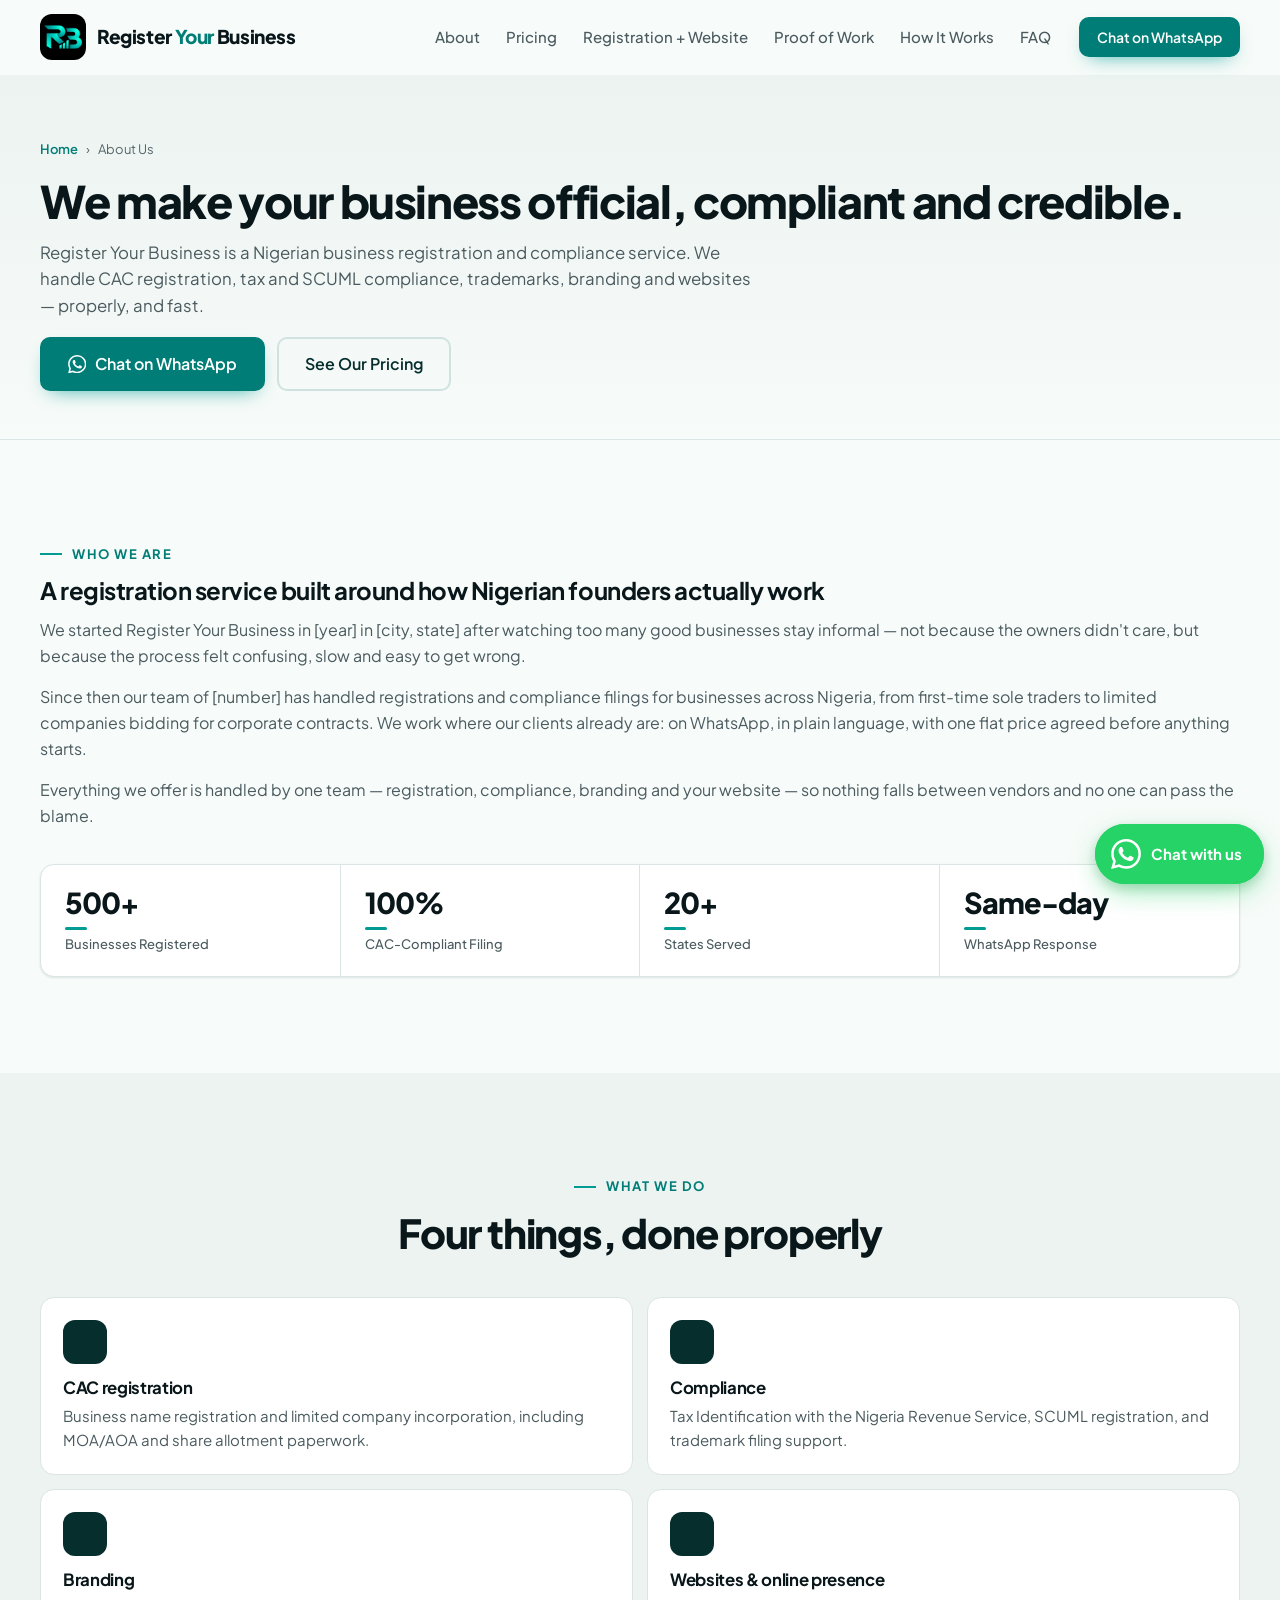
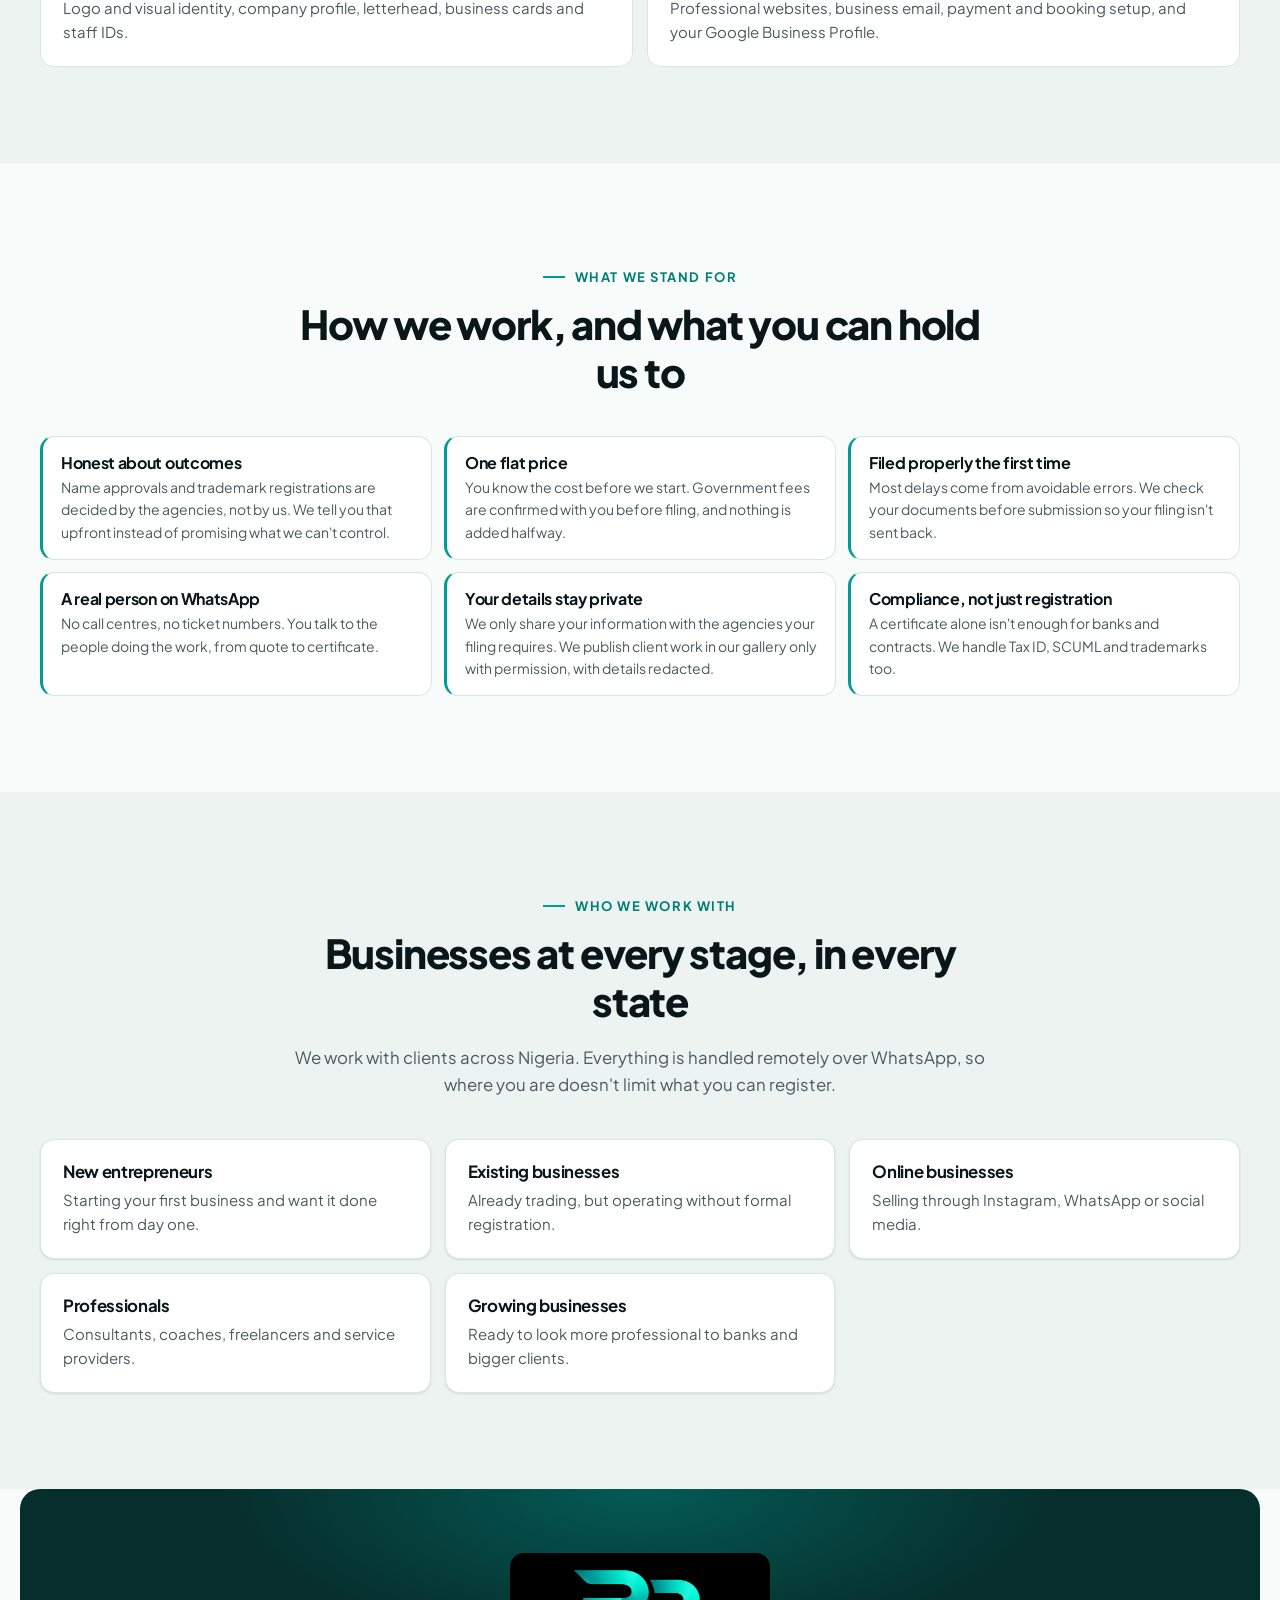
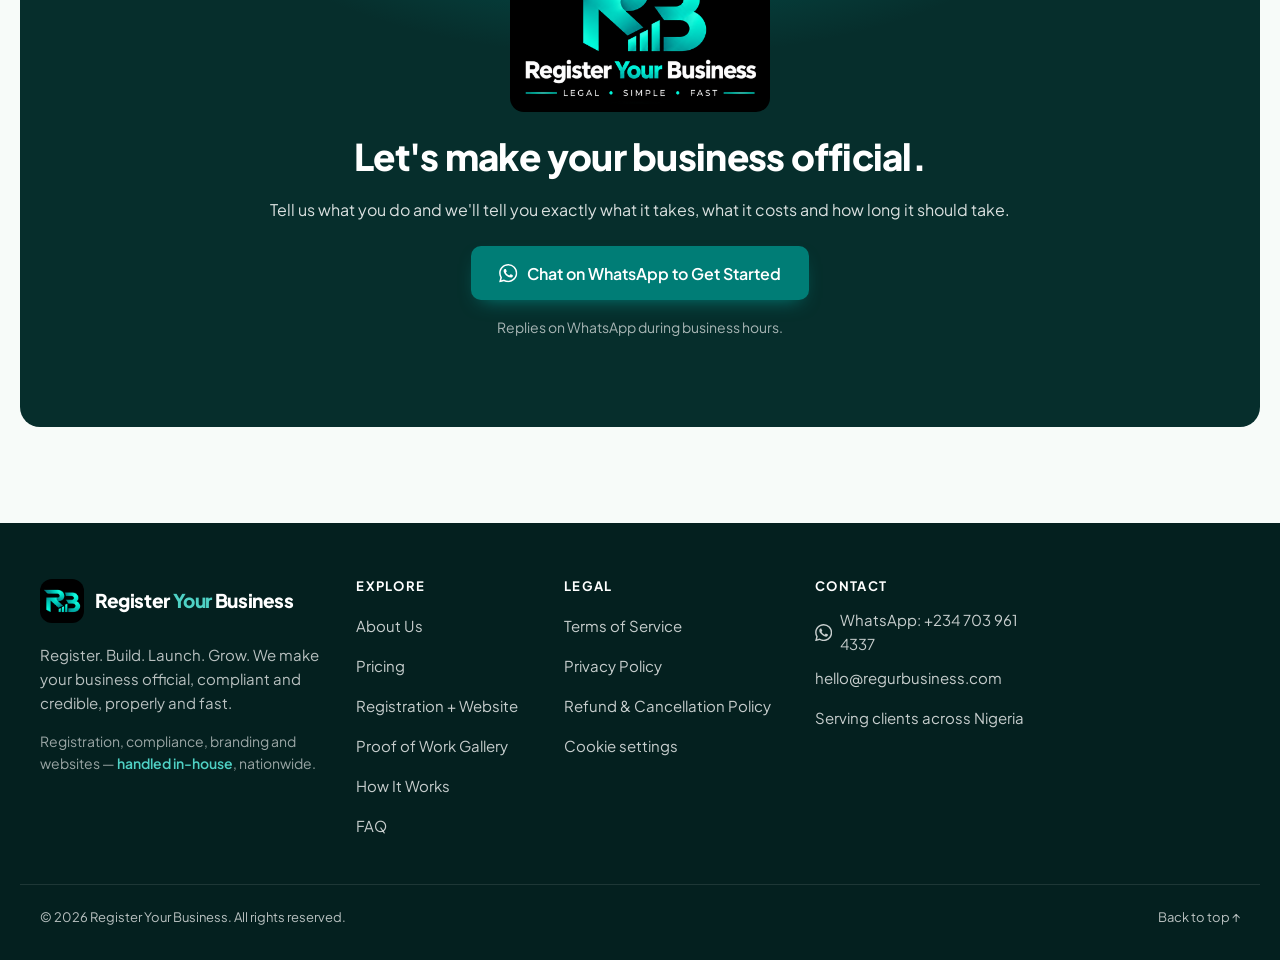
==== about.html @ d47c7287 "Add files via upload" ====
<!DOCTYPE html>
<html lang="en-NG">
<head>
  <meta charset="utf-8">
  <meta name="viewport" content="width=device-width, initial-scale=1, viewport-fit=cover">
  <title>About Us | Register Your Business</title>
  <meta name="description" content="Who we are: a Nigerian business registration and compliance service handling CAC registration, NRS Tax ID, SCUML, trademarks, branding and websites in-house.">
  <meta name="robots" content="index, follow">
  <meta name="theme-color" content="#062E2C">
  <link rel="canonical" href="https://digoracle1.github.io/regurbusiness-website/about.html">
  <meta property="og:type" content="website">
  <meta property="og:site_name" content="Register Your Business">
  <meta property="og:title" content="About Us | Register Your Business">
  <meta property="og:description" content="Who we are, how we work, and what we stand for.">
  <meta property="og:image" content="https://digoracle1.github.io/regurbusiness-website/images/og-image.jpg">
  <link rel="icon" href="images/favicon.png" type="image/png">
  <link rel="apple-touch-icon" href="images/logo-mark.png">
  <link rel="preconnect" href="https://fonts.googleapis.com">
  <link rel="preconnect" href="https://fonts.gstatic.com" crossorigin>
  <link href="https://fonts.googleapis.com/css2?family=Plus+Jakarta+Sans:wght@400;500;600;700;800&display=swap" rel="stylesheet">
  <link rel="stylesheet" href="css/styles.css">
  <script src="js/config.js" defer></script>
  <script src="js/main.js" defer></script>
</head>
<body>
  <a class="skip-link" href="#main">Skip to content</a>

  <header class="site-header" id="top">
    <div class="container header-inner">
      <a href="index.html" class="brand" aria-label="Register Your Business home">
        <img class="brand__logo" src="images/logo-mark.png" alt="" width="512" height="512">
        <span class="brand__text">Register <span>Your</span> Business</span>
      </a>
      <nav class="nav" id="site-nav" aria-label="Main">
        <ul>
          <li><a href="about.html">About</a></li>
          <li><a href="index.html#pricing">Pricing</a></li>
          <li><a href="index.html#bundle">Registration + Website</a></li>
          <li><a href="index.html#proof">Proof of Work</a></li>
          <li><a href="index.html#how-it-works">How It Works</a></li>
          <li><a href="index.html#faq">FAQ</a></li>
        </ul>
        <a class="btn btn--brand btn--sm nav__cta" data-wa="" href="https://wa.me/2347039614337?text=Hi%2C%20I%27d%20like%20to%20register%20my%20business.%20Can%20you%20help%3F">Chat on WhatsApp</a>
      </nav>
      <button class="nav-toggle" type="button" aria-controls="site-nav" aria-expanded="false">
        <span class="sr-only">Open menu</span>
        <span class="nav-toggle__bar" aria-hidden="true"></span>
      </button>
    </div>
  </header>

  <main id="main">
    <section class="legal-hero about-hero">
      <div class="container">
        <p class="legal-crumb"><a href="index.html">Home</a> <span aria-hidden="true">&rsaquo;</span> About Us</p>
        <h1>We make your business official, compliant and credible.</h1>
        <p class="legal-lede">Register Your Business is a Nigerian business registration and compliance service. We handle CAC registration, tax and SCUML compliance, trademarks, branding and websites — properly, and fast.</p>
        <div class="hero__actions">
          <a class="btn btn--brand btn--lg" data-wa="" href="https://wa.me/2347039614337?text=Hi%2C%20I%27d%20like%20to%20register%20my%20business.%20Can%20you%20help%3F">
            <svg class="icon" aria-hidden="true"><use href="#i-whatsapp"/></svg> Chat on WhatsApp
          </a>
          <a class="btn btn--ghost btn--lg" href="index.html#pricing">See Our Pricing</a>
        </div>
      </div>
    </section>

    <section class="section" aria-labelledby="who-we-are-title">
      <div class="container about-grid">
        <div>
          <p class="kicker">Who we are</p>
          <h2 id="who-we-are-title">A registration service built around how Nigerian founders actually work</h2>
          <!-- EDITABLE: replace the bracketed details with your real founding year, base and team size -->
          <p>We started Register Your Business in [year] in [city, state] after watching too many good businesses stay informal — not because the owners didn't care, but because the process felt confusing, slow and easy to get wrong.</p>
          <p>Since then our team of [number] has handled registrations and compliance filings for businesses across Nigeria, from first-time sole traders to limited companies bidding for corporate contracts. We work where our clients already are: on WhatsApp, in plain language, with one flat price agreed before anything starts.</p>
          <p>Everything we offer is handled by one team — registration, compliance, branding and your website — so nothing falls between vendors and no one can pass the blame.</p>
        </div>
        <ul class="trust-bar about-stats" aria-label="Register Your Business at a glance">
          <li><strong>500+</strong><span>Businesses Registered</span><em class="ph-label">placeholder</em></li>
          <li><strong>100%</strong><span>CAC-Compliant Filing</span><em class="ph-label">placeholder</em></li>
          <li><strong>20+</strong><span>States Served</span><em class="ph-label">placeholder</em></li>
          <li><strong>Same-day</strong><span>WhatsApp Response</span><em class="ph-label">placeholder</em></li>
        </ul>
      </div>
    </section>

    <section class="section section--tint" aria-labelledby="what-we-do-title">
      <div class="container">
        <header class="section-head">
          <p class="kicker">What we do</p>
          <h2 id="what-we-do-title">Four things, done properly</h2>
        </header>
        <ul class="why-grid about-services">
          <li class="why-item">
            <span class="why-item__icon" aria-hidden="true"><svg class="icon"><use href="#i-doc"/></svg></span>
            <h3>CAC registration</h3>
            <p>Business name registration and limited company incorporation, including MOA/AOA and share allotment paperwork.</p>
          </li>
          <li class="why-item">
            <span class="why-item__icon" aria-hidden="true"><svg class="icon"><use href="#i-shield"/></svg></span>
            <h3>Compliance</h3>
            <p>Tax Identification with the Nigeria Revenue Service, SCUML registration, and trademark filing support.</p>
          </li>
          <li class="why-item">
            <span class="why-item__icon" aria-hidden="true"><svg class="icon"><use href="#i-tag"/></svg></span>
            <h3>Branding</h3>
            <p>Logo and visual identity, company profile, letterhead, business cards and staff IDs.</p>
          </li>
          <li class="why-item">
            <span class="why-item__icon" aria-hidden="true"><svg class="icon"><use href="#i-globe"/></svg></span>
            <h3>Websites &amp; online presence</h3>
            <p>Professional websites, business email, payment and booking setup, and your Google Business Profile.</p>
          </li>
        </ul>
      </div>
    </section>

    <section class="section" aria-labelledby="values-title">
      <div class="container">
        <header class="section-head">
          <p class="kicker">What we stand for</p>
          <h2 id="values-title">How we work, and what you can hold us to</h2>
        </header>
        <ul class="benefit-grid about-values">
          <li><h3>Honest about outcomes</h3><p>Name approvals and trademark registrations are decided by the agencies, not by us. We tell you that upfront instead of promising what we can't control.</p></li>
          <li><h3>One flat price</h3><p>You know the cost before we start. Government fees are confirmed with you before filing, and nothing is added halfway.</p></li>
          <li><h3>Filed properly the first time</h3><p>Most delays come from avoidable errors. We check your documents before submission so your filing isn't sent back.</p></li>
          <li><h3>A real person on WhatsApp</h3><p>No call centres, no ticket numbers. You talk to the people doing the work, from quote to certificate.</p></li>
          <li><h3>Your details stay private</h3><p>We only share your information with the agencies your filing requires. We publish client work in our gallery only with permission, with details redacted.</p></li>
          <li><h3>Compliance, not just registration</h3><p>A certificate alone isn't enough for banks and contracts. We handle Tax ID, SCUML and trademarks too.</p></li>
        </ul>
      </div>
    </section>

    <section class="section section--tint" aria-labelledby="clients-title">
      <div class="container">
        <header class="section-head">
          <p class="kicker">Who we work with</p>
          <h2 id="clients-title">Businesses at every stage, in every state</h2>
          <p>We work with clients across Nigeria. Everything is handled remotely over WhatsApp, so where you are doesn't limit what you can register.</p>
        </header>
        <ul class="who-grid">
          <li><h3>New entrepreneurs</h3><p>Starting your first business and want it done right from day one.</p></li>
          <li><h3>Existing businesses</h3><p>Already trading, but operating without formal registration.</p></li>
          <li><h3>Online businesses</h3><p>Selling through Instagram, WhatsApp or social media.</p></li>
          <li><h3>Professionals</h3><p>Consultants, coaches, freelancers and service providers.</p></li>
          <li><h3>Growing businesses</h3><p>Ready to look more professional to banks and bigger clients.</p></li>
        </ul>
      </div>
    </section>

    <section class="closing" aria-labelledby="about-cta-title">
      <div class="container closing__inner">
        <img class="closing__logo" src="images/logo-lockup.png" alt="Register Your Business — Legal, Simple, Fast" width="900" height="552" loading="lazy">
        <h2 id="about-cta-title">Let's make your business official.</h2>
        <p>Tell us what you do and we'll tell you exactly what it takes, what it costs and how long it should take.</p>
        <a class="btn btn--brand btn--lg" data-wa="" href="https://wa.me/2347039614337?text=Hi%2C%20I%27d%20like%20to%20register%20my%20business.%20Can%20you%20help%3F">
          <svg class="icon" aria-hidden="true"><use href="#i-whatsapp"/></svg> Chat on WhatsApp to Get Started
        </a>
        <p class="closing__note">Replies on WhatsApp during business hours.</p>
      </div>
    </section>
  </main>

  <footer class="site-footer">
    <div class="container footer-grid">
      <div class="footer-brand">
        <a href="index.html" class="brand brand--light" aria-label="Register Your Business home">
          <img class="brand__logo" src="images/logo-mark.png" alt="" width="512" height="512" loading="lazy">
          <span class="brand__text">Register <span>Your</span> Business</span>
        </a>
        <p>Register. Build. Launch. Grow. We make your business official, compliant and credible, properly and fast.</p>
        <p class="footer-parent">Registration, compliance, branding and websites — <strong>handled in-house</strong>, nationwide.</p>
      </div>
      <div>
        <h2 class="footer-title">Explore</h2>
        <ul class="footer-links">
          <li><a href="about.html">About Us</a></li>
          <li><a href="index.html#pricing">Pricing</a></li>
          <li><a href="index.html#bundle">Registration + Website</a></li>
          <li><a href="index.html#proof">Proof of Work Gallery</a></li>
          <li><a href="index.html#how-it-works">How It Works</a></li>
          <li><a href="index.html#faq">FAQ</a></li>
        </ul>
      </div>
      <div>
        <h2 class="footer-title">Legal</h2>
        <ul class="footer-links">
          <li><a href="terms.html">Terms of Service</a></li>
          <li><a href="privacy.html">Privacy Policy</a></li>
          <li><a href="refund-policy.html">Refund &amp; Cancellation Policy</a></li>
          <li><a href="#" data-cookie-settings>Cookie settings</a></li>
        </ul>
      </div>
      <div>
        <h2 class="footer-title">Contact</h2>
        <ul class="footer-links">
          <li><a data-wa="" href="https://wa.me/2347039614337?text=Hi%2C%20I%27d%20like%20to%20register%20my%20business.%20Can%20you%20help%3F"><svg class="icon" aria-hidden="true"><use href="#i-whatsapp"/></svg> WhatsApp: +234 703 961 4337</a></li>
          <!-- EDITABLE: replace with your business email -->
          <li><a href="mailto:hello@regurbusiness.com">hello@regurbusiness.com</a></li>
          <li><span>Serving clients across Nigeria</span></li>
        </ul>
      </div>
    </div>
    <div class="container footer-bottom">
      <p>© <span data-year>2026</span> Register Your Business. All rights reserved.</p>
      <a href="#top">Back to top ↑</a>
    </div>
  </footer>

  <a class="wa-float" data-wa="" href="https://wa.me/2347039614337?text=Hi%2C%20I%27d%20like%20to%20register%20my%20business.%20Can%20you%20help%3F" aria-label="Chat with us on WhatsApp">
    <svg class="icon" aria-hidden="true"><use href="#i-whatsapp"/></svg>
    <span class="wa-float__label">Chat with us</span>
  </a>

  <svg width="0" height="0" style="position:absolute" aria-hidden="true" focusable="false">
    <symbol id="i-whatsapp" viewBox="0 0 24 24"><path fill="currentColor" d="M17.47 14.38c-.3-.15-1.76-.87-2.03-.97-.27-.1-.47-.15-.67.15-.2.3-.77.97-.94 1.16-.17.2-.35.22-.64.07-.3-.15-1.26-.46-2.39-1.47-.88-.79-1.48-1.76-1.65-2.06-.17-.3-.02-.46.13-.6.13-.14.3-.35.45-.52.15-.18.2-.3.3-.5.1-.2.05-.37-.03-.52-.07-.15-.67-1.61-.91-2.2-.24-.58-.49-.5-.67-.51h-.57c-.2 0-.52.07-.8.37-.27.3-1.04 1.02-1.04 2.48s1.07 2.88 1.21 3.07c.15.2 2.1 3.2 5.08 4.49.71.3 1.26.49 1.7.63.71.22 1.36.19 1.87.12.57-.09 1.76-.72 2-1.41.25-.7.25-1.29.18-1.42-.08-.12-.28-.2-.57-.34M12.05 21.78h-.01a9.87 9.87 0 0 1-5.03-1.38l-.36-.21-3.74.98 1-3.65-.24-.37a9.86 9.86 0 0 1-1.51-5.26c0-5.45 4.44-9.88 9.9-9.88 2.63 0 5.12 1.03 6.98 2.9a9.82 9.82 0 0 1 2.9 6.99c-.01 5.45-4.44 9.88-9.89 9.88m8.41-18.3A11.81 11.81 0 0 0 12.05 0C5.5 0 .16 5.34.16 11.89c0 2.1.55 4.14 1.59 5.95L.06 24l6.3-1.65a11.88 11.88 0 0 0 5.68 1.45h.01c6.55 0 11.89-5.34 11.89-11.9 0-3.18-1.24-6.16-3.48-8.41"/></symbol>
  </svg>
</body>
</html>
---- css/styles.css ----
/* ==========================================================================
   Regurbusiness — styles (mobile-first)
   ========================================================================== */
:root {
  /* Brand palette (adopted from the Register Your Business identity) */
  --brand: #009C94;          /* teal, for icons/highlights/large text */
  --brand-btn: #007D76;      /* button fill: AA contrast with white text */
  --brand-text: #007D76;     /* small teal text on light backgrounds */
  --brand-light: #4FD1C5;    /* teal on dark backgrounds */
  --deep: #062E2C;           /* dark sections & footer */
  --deep-900: #04201F;
  --ink: #09161A;
  --body: #4A5A5E;
  --muted: #57666A;
  --line: #DBE5E5;
  --tint: #ECF3F1;
  --tint-2: #E6F3F1;
  --soft: #D6F2EE;
  --white: #FFFFFF;
  --bg: #F7FBF9;
  --wa: #25D366;

  --radius: 14px;
  --radius-lg: 20px;
  --shadow-sm: 0 1px 2px rgba(6, 46, 44, .06), 0 1px 3px rgba(6, 46, 44, .06);
  --shadow: 0 10px 30px -12px rgba(6, 46, 44, .22);
  --shadow-lg: 0 24px 60px -20px rgba(6, 46, 44, .32);
  --font: "Plus Jakarta Sans", system-ui, -apple-system, "Segoe UI", Roboto, "Helvetica Neue", Arial, sans-serif;
  --header-h: 64px;

  /* legacy aliases kept so older rules keep working */
  --navy: var(--deep);
  --navy-900: var(--deep);
  --navy-950: var(--deep-900);
  --navy-700: #0B4744;
  --navy-50: var(--tint);
  --navy-100: #CFE2E0;
  --gold: var(--brand);
  --gold-text: var(--brand-text);
  --gold-light: var(--brand-light);
  --gold-50: var(--soft);
}

*, *::before, *::after { box-sizing: border-box; }
html { scroll-behavior: smooth; scroll-padding-top: calc(var(--header-h) + 12px); -webkit-text-size-adjust: 100%; }
@media (prefers-reduced-motion: reduce) { html { scroll-behavior: auto; } *, *::before, *::after { animation: none !important; transition: none !important; } }
body { margin: 0; font-family: var(--font); font-size: 16px; line-height: 1.6; color: var(--body); background: var(--bg); -webkit-font-smoothing: antialiased; }
img { max-width: 100%; height: auto; display: block; }
h1, h2, h3, h4 { color: var(--ink); line-height: 1.2; margin: 0 0 .5em; letter-spacing: -.02em; }
p { margin: 0 0 1em; }
a { color: var(--navy); }
ul, ol { margin: 0; padding: 0; }
em { font-style: normal; }
button { font: inherit; }
:focus-visible { outline: 3px solid var(--brand-btn); outline-offset: 3px; border-radius: 6px; }

.icon { width: 1.15em; height: 1.15em; flex: none; }
.sr-only { position: absolute !important; width: 1px; height: 1px; padding: 0; margin: -1px; overflow: hidden; clip: rect(0 0 0 0); white-space: nowrap; border: 0; }
.skip-link { position: absolute; left: 12px; top: -60px; z-index: 200; background: var(--deep); color: #fff; padding: 10px 16px; border-radius: 8px; text-decoration: none; }
.skip-link:focus { top: 12px; }
.container { width: 100%; max-width: 1240px; margin: 0 auto; padding-inline: 20px; }

/* ---------- Placeholder labels (toggle in js/config.js) ---------- */
.ph-label { display: none; }
.show-placeholders .ph-label { display: inline-block; font-size: 10px; font-weight: 600; letter-spacing: .06em; text-transform: uppercase; color: #8A5A00; background: #FFF3CD; border: 1px dashed #D9A400; padding: 1px 6px; border-radius: 4px; margin-top: 6px; }
.show-placeholders .ph-label--block { display: block; width: fit-content; margin: 0 44px 14px 0; }

/* ---------- Buttons ---------- */
.btn { display: inline-flex; align-items: center; justify-content: center; gap: .55em; min-height: 48px; padding: 12px 22px; border-radius: 10px; font-weight: 600; font-size: 15px; line-height: 1.2; text-decoration: none; text-align: center; border: 2px solid transparent; cursor: pointer; transition: background-color .2s, color .2s, border-color .2s, transform .2s, box-shadow .2s; }
.btn:active { transform: translateY(1px); }
.btn--sm { min-height: 40px; padding: 8px 16px; font-size: 14px; }
.btn--lg { min-height: 54px; padding: 14px 26px; font-size: 16px; }
.btn--block { width: 100%; }
.btn--gold, .btn--brand { background: var(--brand-btn); color: #fff; box-shadow: 0 8px 20px -10px rgba(0, 156, 148, .85); }
.btn--gold:hover, .btn--brand:hover { background: #00655F; }
.btn--dark { background: var(--deep); color: #fff; }
.btn--dark:hover { background: #0B4744; }
.btn--navy { background: var(--navy); color: #fff; }
.btn--navy:hover { background: var(--navy-700); }
.btn--outline { background: #fff; color: var(--navy); border-color: var(--navy-100); }
.btn--outline:hover { border-color: var(--navy); background: var(--navy-50); }
.btn--ghost { background: transparent; color: var(--navy); border-color: var(--navy-100); }
.btn--ghost:hover { border-color: var(--navy); }
.btn--ghost-light { background: transparent; color: #fff; border-color: rgba(255,255,255,.35); }
.btn--ghost-light:hover { border-color: var(--brand-light); color: var(--brand-light); }
@media (max-width: 599px) { .btn--block-mobile { width: 100%; } }

/* ---------- Tags / pills ---------- */
.tag { display: inline-block; font-size: 12px; font-weight: 700; letter-spacing: .04em; text-transform: uppercase; padding: 5px 10px; border-radius: 999px; }
.tag--gold, .tag--brand { background: var(--brand-btn); color: #fff; }
.tag--muted { background: var(--navy-50); color: var(--navy); }
.tag--gold-outline, .tag--brand-outline { color: var(--brand-light); border: 1px solid rgba(79, 209, 197, .45); }
.pill { font-size: 12px; font-weight: 600; padding: 4px 10px; border-radius: 999px; }
.pill--gold, .pill--brand { background: var(--soft); color: #024E4A; }

/* ---------- Header ---------- */
.site-header { position: sticky; top: 0; z-index: 100; background: rgba(247,251,249,.92); backdrop-filter: saturate(1.4) blur(10px); -webkit-backdrop-filter: saturate(1.4) blur(10px); border-bottom: 1px solid transparent; transition: border-color .2s, box-shadow .2s; }
.site-header.is-scrolled { border-color: var(--line); box-shadow: var(--shadow-sm); }
.header-inner { display: flex; align-items: center; justify-content: space-between; height: var(--header-h); }
.brand { display: inline-flex; align-items: center; gap: 11px; text-decoration: none; color: var(--ink); font-weight: 800; font-size: 17px; letter-spacing: -.02em; }
.brand__logo { width: 40px; height: 40px; border-radius: 10px; background: #000; flex: none; }
.brand__text { line-height: 1.15; max-width: 9ch; }
.brand__text span { color: var(--brand-text); }
.brand--light { color: #fff; }
.brand--light .brand__text span { color: var(--brand-light); }
@media (min-width: 420px) { .brand__text { max-width: none; } }
@media (min-width: 960px) { .brand { font-size: 19px; } .brand__logo { width: 46px; height: 46px; border-radius: 12px; } }

.nav-toggle { display: inline-grid; place-items: center; width: 44px; height: 44px; border: 1px solid var(--line); border-radius: 10px; background: #fff; cursor: pointer; }
.nav-toggle__bar, .nav-toggle__bar::before, .nav-toggle__bar::after { display: block; width: 20px; height: 2px; background: var(--navy); border-radius: 2px; position: relative; transition: transform .2s, background-color .2s; }
.nav-toggle__bar::before, .nav-toggle__bar::after { content: ""; position: absolute; left: 0; }
.nav-toggle__bar::before { top: -6px; }
.nav-toggle__bar::after { top: 6px; }
.nav-toggle[aria-expanded="true"] .nav-toggle__bar { background: transparent; }
.nav-toggle[aria-expanded="true"] .nav-toggle__bar::before { transform: translateY(6px) rotate(45deg); }
.nav-toggle[aria-expanded="true"] .nav-toggle__bar::after { transform: translateY(-6px) rotate(-45deg); }

.nav { position: absolute; top: var(--header-h); left: 0; right: 0; background: #fff; border-bottom: 1px solid var(--line); box-shadow: var(--shadow); padding: 8px 20px 20px; display: none; }
.nav.is-open { display: block; }
.nav ul { list-style: none; }
.nav li a { display: block; padding: 13px 4px; color: var(--ink); font-weight: 500; text-decoration: none; border-bottom: 1px solid var(--line); }
.nav__cta { width: 100%; margin-top: 16px; }

@media (min-width: 960px) {
  :root { --header-h: 74px; }
  .nav-toggle { display: none; }
  .nav { position: static; display: flex !important; align-items: center; gap: 28px; padding: 0; border: 0; box-shadow: none; background: transparent; }
  .nav ul { display: flex; gap: 26px; }
  .nav li a { padding: 6px 0; border: 0; font-size: 15px; color: var(--body); }
  .nav li a:hover { color: var(--navy); }
  .nav__cta { width: auto; margin: 0; }
}

/* ---------- Hero ---------- */
.hero { position: relative; padding: 40px 0 28px; background:
  radial-gradient(1000px 420px at 85% -10%, rgba(0,156,148,.12), transparent 60%),
  linear-gradient(180deg, var(--tint) 0%, var(--bg) 100%); overflow: hidden; }
.hero__grid { display: grid; gap: 40px; align-items: center; }
.eyebrow { display: inline-flex; align-items: center; gap: 8px; font-size: 13px; font-weight: 600; color: var(--navy); background: #fff; border: 1px solid var(--line); padding: 6px 12px; border-radius: 999px; margin-bottom: 20px; }
.eyebrow__dot { width: 8px; height: 8px; border-radius: 50%; background: var(--brand); box-shadow: 0 0 0 4px rgba(0,156,148,.18); }
.hero h1 { font-size: clamp(2rem, 7.4vw, 3.5rem); font-weight: 800; letter-spacing: -.035em; margin-bottom: 18px; }
.hero h1 em { color: var(--brand-text); background: linear-gradient(transparent 62%, rgba(0,156,148,.22) 62%); padding: 0 .06em; }
.hero__lede { font-size: clamp(1.02rem, 2.6vw, 1.2rem); max-width: 40ch; color: var(--body); margin-bottom: 28px; }
.hero__actions { display: flex; flex-direction: column; gap: 12px; }
.hero__assurances { list-style: none; display: flex; flex-wrap: wrap; gap: 8px 18px; margin-top: 22px; font-size: 14px; font-weight: 500; color: var(--ink); }
.hero__assurances li { display: inline-flex; align-items: center; gap: 6px; }
.hero__assurances .icon { color: var(--brand); }
@media (min-width: 560px) { .hero__actions { flex-direction: row; flex-wrap: wrap; } }
@media (min-width: 960px) {
  .hero { padding: 72px 0 40px; }
  .hero__grid { grid-template-columns: 1.15fr .85fr; gap: 56px; }
}

.hero__card { display: none; }
@media (min-width: 960px) { .hero__card { display: block; } }
.launch-card { background: #fff; border: 1px solid var(--line); border-radius: var(--radius-lg); box-shadow: var(--shadow-lg); padding: 26px; position: relative; }
.launch-card::before { content: ""; position: absolute; inset: 14px -14px -14px 14px; border-radius: var(--radius-lg); background: var(--deep); z-index: -1; opacity: .9; }
.launch-card__head { display: flex; gap: 14px; align-items: center; padding-bottom: 18px; border-bottom: 1px solid var(--line); }
.launch-card__seal { display: grid; place-items: center; width: 46px; height: 46px; border-radius: 12px; background: var(--soft); color: var(--brand-text); }
.launch-card__seal .icon { width: 24px; height: 24px; }
.launch-card__title { margin: 0; font-weight: 700; color: var(--ink); }
.launch-card__sub { margin: 0; font-size: 13px; color: var(--muted); }
.launch-steps { list-style: none; padding: 18px 0; display: grid; gap: 14px; }
.launch-steps li { display: flex; align-items: center; gap: 12px; font-size: 15px; color: var(--muted); }
.launch-steps li span { width: 22px; height: 22px; border-radius: 50%; border: 2px solid var(--line); flex: none; position: relative; }
.launch-steps li.is-done { color: var(--ink); }
.launch-steps li.is-done span { background: var(--brand-btn); border-color: var(--brand-btn); }
.launch-steps li.is-done span::after { content: ""; position: absolute; left: 6px; top: 2px; width: 5px; height: 10px; border: solid #fff; border-width: 0 2px 2px 0; transform: rotate(45deg); }
.launch-steps li.is-active { color: var(--ink); font-weight: 600; }
.launch-steps li.is-active span { border-color: var(--brand); box-shadow: 0 0 0 4px rgba(0,156,148,.15); }
.launch-steps li.is-active span::after { content: ""; position: absolute; inset: 4px; border-radius: 50%; background: var(--brand); }
.launch-card__foot { display: flex; justify-content: space-between; align-items: center; gap: 10px; padding-top: 16px; border-top: 1px solid var(--line); }
.launch-card__chat { display: inline-flex; align-items: center; gap: 6px; font-size: 13px; color: var(--muted); }
.launch-card__chat .icon { color: #1DA851; }

/* Trust bar */
.trust-bar { list-style: none; margin-top: 36px; display: grid; grid-template-columns: repeat(2, 1fr); background: #fff; border: 1px solid var(--line); border-radius: var(--radius); box-shadow: var(--shadow-sm); overflow: hidden; }
.trust-bar li { display: flex; flex-direction: column; align-items: flex-start; padding: 16px 18px; border-right: 1px solid var(--line); border-bottom: 1px solid var(--line); }
.trust-bar li:nth-child(2n) { border-right: 0; }
.trust-bar li:nth-child(n+3) { border-bottom: 0; }
.trust-bar strong { font-size: clamp(1.35rem, 5vw, 1.8rem); font-weight: 800; color: var(--ink); letter-spacing: -.03em; line-height: 1.1; }
.trust-bar strong::after { content: ""; display: block; width: 22px; height: 3px; border-radius: 2px; background: var(--brand); margin: 8px 0 6px; }
.trust-bar span { font-size: 13px; line-height: 1.35; color: var(--body); font-weight: 500; }
@media (min-width: 760px) {
  .trust-bar { grid-template-columns: repeat(4, 1fr); }
  .trust-bar li { border-bottom: 0; padding: 22px 24px; }
  .trust-bar li:nth-child(2n) { border-right: 1px solid var(--line); }
  .trust-bar li:last-child { border-right: 0; }
}

/* ---------- Sections ---------- */
.section { padding: 64px 0; }
.section--tint { background: var(--tint); }
@media (min-width: 960px) { .section { padding: 96px 0; } }
.section-head { text-align: center; max-width: 720px; margin: 0 auto 40px; }
.section-head--left { text-align: left; margin: 0; }
.section-head h2 { font-size: clamp(1.65rem, 4.6vw, 2.5rem); font-weight: 800; letter-spacing: -.03em; }
.section-head p { font-size: 1.05rem; }
.kicker { display: inline-flex; align-items: center; gap: 10px; font-size: 13px !important; font-weight: 700; letter-spacing: .12em; text-transform: uppercase; color: var(--gold-text); margin-bottom: 12px !important; }
.kicker::before { content: ""; width: 22px; height: 2px; background: var(--brand); }
.kicker--center { justify-content: center; }

/* Checklists */
.checklist { list-style: none; display: grid; gap: 10px; }
.checklist li { position: relative; padding-left: 30px; font-size: 15px; line-height: 1.45; color: var(--ink); }
.checklist li::before { content: ""; position: absolute; left: 0; top: 1px; width: 20px; height: 20px; border-radius: 50%; background: var(--soft); }
.checklist li::after { content: ""; position: absolute; left: 7px; top: 5px; width: 5px; height: 9px; border: solid var(--brand-text); border-width: 0 2px 2px 0; transform: rotate(45deg); }
.checklist--light li { color: rgba(255,255,255,.9); }
.checklist--light li::before { background: rgba(79,209,197,.18); }
.checklist--light li::after { border-color: var(--brand-light); }

/* ---------- Pricing ---------- */
.pricing-grid { display: grid; gap: 18px; }
@media (min-width: 680px) { .pricing-grid { grid-template-columns: repeat(2, 1fr); } }
@media (min-width: 1200px) { .pricing-grid { grid-template-columns: repeat(4, 1fr); } }
.price-card { position: relative; display: flex; flex-direction: column; background: #fff; border: 1px solid var(--line); border-radius: var(--radius-lg); padding: 26px 22px 22px; box-shadow: var(--shadow-sm); transition: box-shadow .2s, transform .2s; }
.price-card:hover { box-shadow: var(--shadow); }
.price-card .tag { align-self: flex-start; margin-bottom: 12px; }
.price-card__name { font-size: 1.2rem; font-weight: 700; margin-bottom: 6px; }
.price-card__for { font-size: 14px; color: var(--muted); margin-bottom: 18px; min-height: 2.9em; }
.price { margin: 0 0 20px; padding-bottom: 20px; border-bottom: 1px solid var(--line); }
.price__amount { font-size: 2rem; font-weight: 800; color: var(--ink); letter-spacing: -.03em; line-height: 1.1; }
.price__dash { margin: 0 .1em; color: var(--muted); font-weight: 600; }
.price-card .checklist { margin-bottom: 24px; flex: 1; }
.price-card--popular { border: 2px solid var(--brand); box-shadow: var(--shadow); background: linear-gradient(180deg, var(--soft) 0, #fff 150px); }
.price-card--popular .price__amount { font-size: 1.6rem; }
@media (min-width: 1200px) { .price-card { padding-inline: 20px; } .price-card .btn { font-size: 14px; padding-inline: 8px; gap: .4em; white-space: nowrap; } .price-card--popular { transform: translateY(-8px); } .price-card--popular:hover { transform: translateY(-10px); } .price-card--popular .price__amount { font-size: 1.45rem; } }

.ultimate-card { display: grid; gap: 28px; background: var(--deep); background-image: radial-gradient(700px 300px at 0% 0%, rgba(0,156,148,.3), transparent 60%); color: rgba(255,255,255,.85); border-radius: var(--radius-lg); padding: 30px 22px; box-shadow: var(--shadow-lg); }
.ultimate-card h4 { color: #fff; font-size: clamp(1.3rem, 3.6vw, 1.7rem); font-weight: 800; margin: 14px 0 10px; }
.ultimate-card h5 { color: var(--brand-light); font-size: 13px; letter-spacing: .08em; text-transform: uppercase; margin-bottom: 14px; }
.price--light { border-color: rgba(255,255,255,.14); }
.price--light .price__amount { color: #fff; }
.ultimate-card .price { border: 0; padding: 0; margin: 18px 0 22px; }
.ultimate-card__features { display: grid; gap: 24px; }
@media (min-width: 680px) { .ultimate-card__features { grid-template-columns: repeat(3, 1fr); } }
@media (min-width: 1000px) { .ultimate-card { grid-template-columns: .9fr 1.6fr; padding: 40px; gap: 48px; align-items: center; } }

/* ---------- Bundle (flagship) ---------- */
.bundle { position: relative; background: var(--deep); color: rgba(255,255,255,.82); overflow: hidden; }
.bundle::before { content: ""; position: absolute; inset: 0; background:
  radial-gradient(600px 320px at 100% 0%, rgba(0,156,148,.35), transparent 60%),
  radial-gradient(500px 300px at 0% 100%, rgba(255,255,255,.06), transparent 60%);
  pointer-events: none; }
.bundle::after { content: ""; position: absolute; left: 0; right: 0; top: 0; height: 4px; background: linear-gradient(90deg, transparent, var(--brand-light), transparent); }
.bundle .container { position: relative; }
.bundle__head { max-width: 780px; margin: 0 auto 40px; text-align: center; }
.bundle__head h2 { color: #fff; font-size: clamp(1.65rem, 4.8vw, 2.6rem); font-weight: 800; letter-spacing: -.03em; margin: 18px 0 16px; }
.bundle__head h2 em { color: var(--brand-light); }
.bundle__head p { font-size: 1.05rem; }
.bundle__head strong { color: #fff; }
.bundle__grid { display: grid; gap: 18px; max-width: 900px; margin: 0 auto; }
@media (min-width: 760px) { .bundle__grid { grid-template-columns: 1fr 1fr; gap: 24px; } }
.bundle-card { display: flex; flex-direction: column; background: rgba(255,255,255,.06); border: 1px solid rgba(255,255,255,.14); border-radius: var(--radius-lg); padding: 28px 24px 24px; }
.bundle-card--featured { background: rgba(255,255,255,.1); border: 2px solid var(--brand-light); }
.bundle-card__label { font-size: 12px; letter-spacing: .1em; text-transform: uppercase; color: var(--brand-light); font-weight: 700; margin-bottom: 8px; }
.bundle-card h3 { color: #fff; font-size: 1.3rem; font-weight: 700; }
.bundle-card .price { margin: 12px 0 20px; }
.bundle-card .price__amount { font-size: 2.4rem; }
.bundle-card .checklist { flex: 1; margin-bottom: 24px; }
.bundle__cta { display: flex; flex-direction: column; align-items: center; gap: 14px; text-align: center; margin-top: 36px; }
.bundle__cta p { margin: 0; }

/* ---------- Gallery ---------- */
.gallery-tabs { display: flex; gap: 8px; overflow-x: auto; scrollbar-width: none; padding: 4px 2px 12px; margin: 0 -20px 16px; padding-inline: 20px; scroll-snap-type: x proximity; }
.gallery-tabs::-webkit-scrollbar { display: none; }
@media (min-width: 900px) { .gallery-tabs { flex-wrap: wrap; justify-content: center; overflow: visible; margin-inline: 0; padding-inline: 0; } }
.gallery-tab { flex: none; scroll-snap-align: start; min-height: 42px; padding: 9px 16px; border-radius: 999px; border: 1px solid var(--navy-100); background: #fff; color: var(--ink); font-size: 14px; font-weight: 600; cursor: pointer; white-space: nowrap; transition: background-color .2s, color .2s, border-color .2s; }
.gallery-tab:hover { border-color: var(--navy); }
.gallery-tab[aria-pressed="true"] { background: var(--deep); color: #fff; border-color: var(--deep); }

.gallery-grid { list-style: none; display: grid; grid-template-columns: repeat(2, 1fr); gap: 12px; }
@media (min-width: 680px) { .gallery-grid { grid-template-columns: repeat(3, 1fr); gap: 18px; } }
@media (min-width: 1040px) { .gallery-grid { grid-template-columns: repeat(4, 1fr); } }
.g-item { margin: 0; }
.g-item__btn { display: block; width: 100%; padding: 0; border: 1px solid var(--line); border-radius: var(--radius); background: #fff; cursor: zoom-in; text-align: left; overflow: hidden; box-shadow: var(--shadow-sm); transition: box-shadow .2s, transform .2s; }
.g-item__btn:hover { box-shadow: var(--shadow); transform: translateY(-2px); }
.g-item__frame { display: block; position: relative; aspect-ratio: 3 / 4; background: var(--navy-50); overflow: hidden; }
.g-item--websites .g-item__frame { aspect-ratio: 4 / 3; }
@media (min-width: 680px) { .g-item__frame, .g-item--websites .g-item__frame { aspect-ratio: 4 / 5; } }
.g-item__frame img { width: 100%; height: 100%; object-fit: cover; object-position: top; transition: transform .35s; }
.g-item__btn:hover img { transform: scale(1.04); }
.g-item__zoom { position: absolute; right: 8px; bottom: 8px; display: grid; place-items: center; width: 32px; height: 32px; border-radius: 50%; background: rgba(13,27,56,.78); color: #fff; opacity: 0; transition: opacity .2s; }
.g-item__btn:hover .g-item__zoom, .g-item__btn:focus-visible .g-item__zoom { opacity: 1; }
.g-item__meta { display: block; padding: 10px 12px 12px; }
.g-item__cat { display: block; font-size: 11px; font-weight: 700; letter-spacing: .06em; text-transform: uppercase; color: var(--brand-text); margin-bottom: 2px; }
.g-item__caption { display: block; font-size: 13px; line-height: 1.35; color: var(--ink); font-weight: 500; }

/* Upload-slot placeholder */
.slot { position: absolute; inset: 10px; display: flex; flex-direction: column; align-items: center; justify-content: center; gap: 8px; text-align: center; border: 2px dashed #C5CEDD; border-radius: 10px; color: var(--muted); padding: 10px; background: repeating-linear-gradient(-45deg, transparent 0 10px, rgba(31,56,100,.025) 10px 20px); }
.slot__icon { width: 44px; height: 44px; display: grid; place-items: center; border-radius: 12px; background: #fff; color: var(--navy); box-shadow: var(--shadow-sm); }
.slot__icon .icon { width: 24px; height: 24px; }
.slot__title { font-size: 11px; font-weight: 700; letter-spacing: .08em; text-transform: uppercase; color: var(--deep); }
.slot__hint { display: inline-flex; align-items: center; gap: 4px; font-size: 11px; line-height: 1.3; }
.slot__hint .icon { width: 12px; height: 12px; }
.gallery-empty { grid-column: 1 / -1; text-align: center; padding: 30px; color: var(--muted); }
.noscript-note { text-align: center; }

.inline-cta { margin-top: 40px; display: flex; flex-direction: column; align-items: center; gap: 14px; text-align: center; background: #fff; border: 1px solid var(--line); border-radius: var(--radius-lg); padding: 26px 22px; }
.inline-cta p { margin: 0; font-size: 1.15rem; font-weight: 700; color: var(--ink); }
.inline-cta--plain { background: transparent; border: 0; padding: 0; }
@media (min-width: 760px) { .inline-cta { flex-direction: row; justify-content: space-between; padding: 26px 32px; text-align: left; } .inline-cta--plain { justify-content: center; gap: 22px; } }

/* Lightbox */
.lightbox { width: min(100% - 24px, 920px); max-height: calc(100dvh - 24px); padding: 0; border: 0; border-radius: var(--radius-lg); background: #fff; box-shadow: var(--shadow-lg); overflow: hidden; }
.lightbox::backdrop { background: rgba(13,27,56,.82); backdrop-filter: blur(3px); }
.lightbox__inner { position: relative; display: flex; flex-direction: column; max-height: calc(100dvh - 24px); }
.lightbox__close { position: absolute; top: 10px; right: 10px; z-index: 2; display: grid; place-items: center; width: 44px; height: 44px; border-radius: 50%; border: 0; background: rgba(13,27,56,.8); color: #fff; cursor: pointer; }
.lightbox__figure { margin: 0; display: flex; flex-direction: column; min-height: 0; }
.lightbox__media { position: relative; background: var(--navy-50); display: grid; place-items: center; min-height: 300px; max-height: calc(100dvh - 160px); overflow: auto; }
.lightbox__media img { max-height: calc(100dvh - 160px); width: auto; object-fit: contain; }
.lightbox__media .slot { position: relative; inset: auto; width: calc(100% - 32px); min-height: 50vh; margin: 16px; }
.lightbox__caption { padding: 14px 20px 4px; font-size: 15px; color: var(--ink); font-weight: 500; }
.lightbox__caption small { display: block; font-size: 12px; color: var(--brand-text); font-weight: 700; letter-spacing: .06em; text-transform: uppercase; }
.lightbox__nav { display: flex; align-items: center; justify-content: space-between; padding: 8px 14px 14px; }
.lightbox__btn { display: grid; place-items: center; width: 44px; height: 44px; border-radius: 50%; border: 1px solid var(--line); background: #fff; color: var(--navy); cursor: pointer; }
.lightbox__btn:hover { border-color: var(--navy); }
.lightbox__count { font-size: 13px; color: var(--muted); }

/* ---------- How it works ---------- */
.steps { list-style: none; display: grid; gap: 0; position: relative; max-width: 560px; margin: 0 auto; }
.step { position: relative; display: flex; gap: 18px; padding-bottom: 28px; }
.step:not(:last-child)::before { content: ""; position: absolute; left: 23px; top: 50px; bottom: 4px; width: 2px; background: linear-gradient(var(--brand), var(--line)); }
.step__num { flex: none; display: grid; place-items: center; width: 48px; height: 48px; border-radius: 50%; background: var(--deep); color: #fff; font-weight: 800; font-size: 18px; box-shadow: 0 0 0 6px var(--tint); }
.step:last-child .step__num { background: var(--brand-btn); color: #fff; }
.step h3 { font-size: 1.1rem; margin: 10px 0 4px; }
.step p { margin: 0; font-size: 15px; }
@media (min-width: 960px) {
  .steps { max-width: none; grid-template-columns: repeat(5, 1fr); gap: 20px; }
  .step { flex-direction: column; gap: 10px; padding: 0; text-align: left; }
  .step:not(:last-child)::before { left: 60px; right: -12px; top: 23px; bottom: auto; width: auto; height: 2px; background: linear-gradient(90deg, var(--brand), var(--line)); }
}

/* ---------- Why ---------- */
.why { display: grid; gap: 36px; }
.why .section-head .btn { margin-top: 8px; }
.why-grid { list-style: none; display: grid; gap: 14px; }
@media (min-width: 640px) { .why-grid { grid-template-columns: 1fr 1fr; } }
@media (min-width: 1000px) { .why { grid-template-columns: .8fr 1.4fr; gap: 56px; align-items: start; } .why .section-head { position: sticky; top: 110px; } }
.why-item { background: #fff; border: 1px solid var(--line); border-radius: var(--radius); padding: 22px; }

.why-item__icon { display: grid; place-items: center; width: 44px; height: 44px; border-radius: 12px; background: var(--deep); color: var(--brand-light); margin-bottom: 14px; }
.why-item__icon .icon { width: 22px; height: 22px; }
.why-item h3 { font-size: 1.05rem; margin-bottom: 6px; }
.why-item p { margin: 0; font-size: 15px; }

/* ---------- Testimonials ---------- */
.testimonials { list-style: none; display: grid; gap: 18px; }
@media (min-width: 860px) { .testimonials { grid-template-columns: repeat(3, 1fr); } }
.testimonial { display: flex; flex-direction: column; background: #fff; border: 1px solid var(--line); border-radius: var(--radius-lg); padding: 26px 24px; box-shadow: var(--shadow-sm); position: relative; }
.testimonial::before { content: "\201C"; position: absolute; top: 8px; right: 20px; font-size: 72px; line-height: 1; color: var(--brand); opacity: .3; font-family: Georgia, serif; }
.testimonial blockquote { margin: 0 0 20px; flex: 1; }
.testimonial blockquote p { margin: 0; color: var(--ink); font-size: 16px; }
.testimonial__by { margin: 0; padding-top: 16px; border-top: 1px solid var(--line); display: flex; flex-direction: column; }
.testimonial__by strong { color: var(--ink); }
.testimonial__by span { font-size: 13px; color: var(--muted); }

/* ---------- FAQ ---------- */
.faq-wrap { max-width: 820px; }
.faq { display: grid; gap: 12px; }
.faq details { background: #fff; border: 1px solid var(--line); border-radius: var(--radius); overflow: hidden; }
.faq details[open] { border-color: var(--navy-100); box-shadow: var(--shadow-sm); }
.faq summary { list-style: none; cursor: pointer; display: flex; justify-content: space-between; align-items: center; gap: 16px; padding: 18px 20px; font-weight: 600; color: var(--ink); font-size: 16px; }
.faq summary::-webkit-details-marker { display: none; }
.faq summary::after { content: ""; flex: none; width: 28px; height: 28px; border-radius: 50%; background: var(--navy-50) no-repeat center / 14px url("data:image/svg+xml,%3Csvg xmlns='http://www.w3.org/2000/svg' viewBox='0 0 24 24'%3E%3Cpath fill='none' stroke='%23007D76' stroke-width='3' stroke-linecap='round' d='M12 5v14M5 12h14'/%3E%3C/svg%3E"); transition: transform .2s; }
.faq details[open] summary::after { transform: rotate(45deg); background-color: var(--soft); }
.faq__body { padding: 0 20px 18px; }
.faq__body p:last-child { margin: 0; }
.faq-wrap .inline-cta { margin-top: 32px; }

/* ---------- Closing band ---------- */
.closing { background: var(--bg); padding: 0 0 64px; }
.closing__inner { background: var(--deep); background-image: radial-gradient(600px 240px at 50% 0%, rgba(0,156,148,.4), transparent 70%); border-radius: var(--radius-lg); padding: 44px 24px; text-align: center; color: rgba(255,255,255,.85); }
.closing h2 { color: #fff; font-size: clamp(1.6rem, 4.5vw, 2.3rem); font-weight: 800; }
.closing p { margin-bottom: 24px; }
@media (max-width: 559px) { .closing .btn { width: 100%; } .closing .container { padding-inline: 16px; } }
@media (min-width: 960px) { .closing { padding-bottom: 96px; } .closing__inner { padding: 64px 40px; } }

/* ---------- Footer ---------- */
.site-footer { background: var(--deep-900); color: rgba(255,255,255,.72); padding: 56px 0 96px; font-size: 15px; }
.footer-grid { display: grid; gap: 34px; }
@media (min-width: 700px) { .footer-grid { grid-template-columns: 1.4fr 1fr 1.2fr .8fr; } }
.footer-brand p { margin-top: 14px; max-width: 34ch; }
.footer-parent { font-size: 14px; color: rgba(255,255,255,.6); }
.footer-parent strong { color: var(--brand-light); font-weight: 600; }
.footer-title { color: #fff; font-size: 13px; letter-spacing: .1em; text-transform: uppercase; margin-bottom: 14px; }
.footer-links { list-style: none; display: grid; gap: 4px; }
.footer-links a, .footer-links span { display: inline-flex; align-items: center; gap: 8px; min-height: 36px; color: rgba(255,255,255,.78); text-decoration: none; }
.footer-links a:hover { color: var(--brand-light); }
.socials { list-style: none; display: flex; gap: 10px; }
.socials a { display: grid; place-items: center; width: 44px; height: 44px; border-radius: 50%; border: 1px solid rgba(255,255,255,.2); color: #fff; transition: border-color .2s, color .2s; }
.socials a:hover { border-color: var(--brand-light); color: var(--brand-light); }
.footer-bottom { display: flex; flex-direction: column; gap: 8px; margin-top: 40px; padding-top: 22px; border-top: 1px solid rgba(255,255,255,.1); font-size: 13px; }
.footer-bottom p { margin: 0; }
.footer-bottom a { color: rgba(255,255,255,.72); text-decoration: none; }
@media (min-width: 700px) { .footer-bottom { flex-direction: row; justify-content: space-between; } .site-footer { padding-bottom: 32px; } }

/* ---------- Floating WhatsApp ---------- */
.wa-float { position: fixed; right: max(16px, env(safe-area-inset-right)); bottom: max(16px, env(safe-area-inset-bottom)); z-index: 150; display: inline-flex; align-items: center; gap: 10px; height: 60px; min-width: 60px; padding: 0 18px; justify-content: center; border-radius: 999px; background: var(--wa); color: #fff; text-decoration: none; font-weight: 700; box-shadow: 0 10px 28px -6px rgba(37,211,102,.6), 0 4px 12px rgba(0,0,0,.15); transition: transform .2s, box-shadow .2s; }
.wa-float .icon { width: 30px; height: 30px; }
.wa-float:hover { transform: translateY(-2px) scale(1.03); }
.wa-float::before { content: ""; position: absolute; inset: 0; border-radius: inherit; border: 2px solid var(--wa); animation: wa-pulse 2.4s ease-out infinite; }
.wa-float__label { display: none; font-size: 15px; }
@media (min-width: 760px) { .wa-float__label { display: inline; } .wa-float { padding: 0 22px 0 16px; } }
@media (max-width: 759px) { .wa-float { padding: 0; width: 60px; } }
@keyframes wa-pulse { 0% { transform: scale(1); opacity: .7; } 80%, 100% { transform: scale(1.35); opacity: 0; } }

/* ==========================================================================
   Sections added with the Register Your Business content
   ========================================================================== */

/* ---------- The reality / the solution ---------- */
.reality-list { list-style: none; display: grid; gap: 12px; max-width: 900px; margin: 0 auto; }
@media (min-width: 760px) { .reality-list { grid-template-columns: 1fr 1fr; gap: 14px 22px; } }
.reality-list li { position: relative; background: #fff; border: 1px solid var(--line); border-radius: var(--radius); padding: 14px 16px 14px 46px; font-size: 15px; color: var(--ink); box-shadow: var(--shadow-sm); }
.reality-list li::before { content: ""; position: absolute; left: 15px; top: 17px; width: 18px; height: 18px; border-radius: 50%; border: 2px solid #E4B4B4; background: #FDF1F1; }
.reality-list li::after { content: ""; position: absolute; left: 20px; top: 22px; width: 8px; height: 8px; background:
  linear-gradient(45deg, transparent 44%, #C25B5B 44% 56%, transparent 56%),
  linear-gradient(-45deg, transparent 44%, #C25B5B 44% 56%, transparent 56%); }

.solution { margin-top: 44px; background: var(--deep); background-image: radial-gradient(700px 300px at 50% 0%, rgba(0,156,148,.35), transparent 65%); border-radius: var(--radius-lg); padding: 34px 22px; text-align: center; color: rgba(255,255,255,.82); box-shadow: var(--shadow-lg); }
.solution h3 { color: #fff; font-size: clamp(1.35rem, 4vw, 2rem); font-weight: 800; letter-spacing: -.03em; margin-bottom: 10px; }
.solution .kicker { color: var(--brand-light); }
.solution .kicker::before { background: var(--brand-light); }
.solution__lede { max-width: 52ch; margin: 0 auto 28px; }
.rbl-strip { list-style: none; display: grid; gap: 14px; text-align: left; }
@media (min-width: 620px) { .rbl-strip { grid-template-columns: repeat(5, 1fr); gap: 12px; } }
.rbl-strip li { display: grid; gap: 4px; align-content: start; background: rgba(255,255,255,.06); border: 1px solid rgba(255,255,255,.12); border-radius: var(--radius); padding: 16px; }
.rbl-strip__num { font-size: 12px; font-weight: 800; letter-spacing: .1em; color: var(--brand-light); }
.rbl-strip strong { color: #fff; font-size: 1.05rem; }
.rbl-strip span { font-size: 14px; line-height: 1.4; }
@media (min-width: 1000px) { .solution { padding: 44px 40px; } }

/* ---------- Pricing group headings ---------- */
.tier-group { display: flex; align-items: center; gap: 14px; font-size: 13px; font-weight: 700; letter-spacing: .12em; text-transform: uppercase; color: var(--brand-text); margin: 34px 0 16px; }
.tier-group::after { content: ""; flex: 1; height: 1px; background: var(--line); }
.pricing-grid:first-of-type + .tier-group { margin-top: 40px; }
.pricing-grid--2 { gap: 18px; }
@media (min-width: 680px) { .pricing-grid--2 { grid-template-columns: 1fr 1fr; } }
@media (min-width: 1200px) { .pricing-grid--2 { grid-template-columns: 1fr 1fr; } .pricing-grid--2 .price-card--popular { transform: none; } .pricing-grid--2 .price-card--popular:hover { transform: none; } .pricing-grid--2 .price-card { padding-inline: 26px; } .pricing-grid--2 .price-card .btn { font-size: 15px; padding-inline: 20px; white-space: normal; } .pricing-grid--2 .price-card--popular .price__amount { font-size: 1.9rem; } }
.launch-grid { display: grid; gap: 20px; }
@media (min-width: 1100px) { .launch-grid { grid-template-columns: 1fr 1fr; align-items: start; } .launch-grid .ultimate-card { grid-template-columns: 1fr; padding: 32px; } .launch-grid .ultimate-card__features { grid-template-columns: 1fr 1fr; } }
.ultimate-card--max { background-image: radial-gradient(700px 300px at 100% 0%, rgba(79,209,197,.28), transparent 60%); }
.pricing-note { margin-top: 22px; font-size: 14px; color: var(--muted); text-align: center; }

/* ---------- After registration: benefit grid ---------- */
.after { display: grid; gap: 34px; }
@media (min-width: 1000px) { .after { grid-template-columns: .85fr 1.15fr; gap: 56px; align-items: start; } .after .section-head { position: sticky; top: 110px; } }
.after .section-head .btn { margin-top: 8px; }
.benefit-grid { list-style: none; display: grid; gap: 12px; }
@media (min-width: 560px) { .benefit-grid { grid-template-columns: 1fr 1fr; } }
@media (min-width: 1280px) { .benefit-grid { grid-template-columns: repeat(3, 1fr); } }
.benefit-grid li { background: #fff; border: 1px solid var(--line); border-left: 3px solid var(--brand); border-radius: var(--radius); padding: 16px 18px; }
.benefit-grid h3 { font-size: 1rem; margin-bottom: 4px; }
.benefit-grid p { margin: 0; font-size: 14px; }

/* ---------- Journey ---------- */
.journey { margin-top: 56px; text-align: center; background: #fff; border: 1px solid var(--line); border-radius: var(--radius-lg); padding: 32px 20px; box-shadow: var(--shadow-sm); }
.journey h3 { font-size: clamp(1.3rem, 3.6vw, 1.8rem); font-weight: 800; letter-spacing: -.03em; }
.journey__lede { max-width: 52ch; margin: 0 auto 28px; }
.journey-list { list-style: none; display: grid; gap: 10px; text-align: left; margin-bottom: 26px; }
@media (min-width: 720px) { .journey-list { grid-template-columns: repeat(4, 1fr); } }
@media (min-width: 1100px) { .journey-list { grid-template-columns: repeat(7, 1fr); gap: 8px; } }
.journey-list li { display: grid; gap: 3px; align-content: start; background: var(--tint); border-radius: var(--radius); padding: 14px; }
.journey-list span { display: grid; place-items: center; width: 26px; height: 26px; border-radius: 50%; background: var(--brand-btn); color: #fff; font-size: 13px; font-weight: 700; margin-bottom: 4px; }
.journey-list strong { color: var(--ink); font-size: 14px; }
.journey-list em { font-style: normal; font-size: 13px; line-height: 1.35; color: var(--muted); }
@media (min-width: 1000px) { .journey { padding: 44px 40px; } }

/* ---------- Who this is for ---------- */
.who-grid { list-style: none; display: grid; gap: 14px; }
@media (min-width: 620px) { .who-grid { grid-template-columns: 1fr 1fr; } }
@media (min-width: 1000px) { .who-grid { grid-template-columns: repeat(3, 1fr); } }
.who-grid li { background: #fff; border: 1px solid var(--line); border-radius: var(--radius); padding: 22px; box-shadow: var(--shadow-sm); }
.who-grid h3 { font-size: 1.05rem; margin-bottom: 6px; }
.who-grid p { margin: 0; font-size: 15px; }

/* ---------- Closing logo ---------- */
.closing__logo { width: min(260px, 70%); height: auto; margin: 0 auto 22px; border-radius: var(--radius); }
.closing__note { margin: 16px 0 0; font-size: 14px; color: rgba(255,255,255,.65); }

/* Footer brand logo sizing */
.site-footer .brand__logo { width: 44px; height: 44px; }

/* ==========================================================================
   Legal pages (privacy, terms, refunds)
   ========================================================================== */
.legal-hero { background: linear-gradient(180deg, var(--tint) 0%, var(--bg) 100%); padding: 40px 0 32px; border-bottom: 1px solid var(--line); }
@media (min-width: 900px) { .legal-hero { padding: 64px 0 48px; } }
.legal-crumb { font-size: 13px; color: var(--muted); margin-bottom: 14px; }
.legal-crumb a { color: var(--brand-text); text-decoration: none; font-weight: 600; }
.legal-crumb a:hover { text-decoration: underline; }
.legal-crumb span { margin: 0 6px; }
.legal-hero h1 { font-size: clamp(1.8rem, 5vw, 2.8rem); font-weight: 800; letter-spacing: -.03em; margin-bottom: 12px; }
.legal-lede { font-size: 1.05rem; max-width: 60ch; }
.legal-dates { font-size: 14px; color: var(--muted); margin: 0; }
.legal-dates strong { color: var(--ink); font-weight: 600; }

.legal-body { display: grid; gap: 32px; padding-block: 40px 64px; }
@media (min-width: 1000px) { .legal-body { grid-template-columns: 260px 1fr; gap: 56px; padding-block: 56px 96px; } }

.legal-toc { background: #fff; border: 1px solid var(--line); border-radius: var(--radius); padding: 20px; box-shadow: var(--shadow-sm); }
@media (min-width: 1000px) { .legal-toc { position: sticky; top: 100px; align-self: start; max-height: calc(100dvh - 140px); overflow-y: auto; } }
.legal-toc h2 { font-size: 12px; letter-spacing: .1em; text-transform: uppercase; color: var(--brand-text); margin-bottom: 12px; }
.legal-toc ol { list-style: none; counter-reset: toc; display: grid; gap: 2px; }
.legal-toc li { counter-increment: toc; }
.legal-toc a { display: block; padding: 7px 0 7px 26px; position: relative; font-size: 14px; line-height: 1.35; color: var(--body); text-decoration: none; }
.legal-toc a::before { content: counter(toc) "."; position: absolute; left: 0; color: var(--brand); font-weight: 700; font-size: 12px; top: 8px; }
.legal-toc a:hover { color: var(--brand-text); }

.legal-content { max-width: 72ch; counter-reset: sec; }
.legal-content section { counter-increment: sec; padding-bottom: 8px; scroll-margin-top: calc(var(--header-h) + 20px); }
.legal-content section + section { border-top: 1px solid var(--line); padding-top: 28px; }
.legal-content h2 { font-size: clamp(1.15rem, 3vw, 1.4rem); font-weight: 700; margin-bottom: 14px; }
.legal-content h2::before { content: counter(sec) ". "; color: var(--brand-text); }
.legal-content h3 { font-size: 1rem; font-weight: 700; margin: 22px 0 8px; }
.legal-content p { font-size: 15.5px; line-height: 1.7; }
.legal-content strong { color: var(--ink); }
.legal-content a { color: var(--brand-text); font-weight: 600; }
.legal-list { list-style: none; display: grid; gap: 10px; margin: 0 0 18px; }
.legal-list li { position: relative; padding-left: 22px; font-size: 15.5px; line-height: 1.65; }
.legal-list li::before { content: ""; position: absolute; left: 4px; top: 11px; width: 6px; height: 6px; border-radius: 50%; background: var(--brand); }
.legal-list--numbered { counter-reset: step; }
.legal-list--numbered li { padding-left: 30px; }
.legal-list--numbered li::before { counter-increment: step; content: counter(step); left: 0; top: 2px; width: 20px; height: 20px; border-radius: 50%; background: var(--soft); color: #024E4A; font-size: 12px; font-weight: 700; display: grid; place-items: center; }
.legal-list--contact { background: var(--tint); border: 1px solid var(--line); border-radius: var(--radius); padding: 16px 18px; gap: 8px; }
.legal-list--contact li { padding-left: 0; font-size: 15px; }
.legal-list--contact li::before { display: none; }

.legal-contact { margin-top: 36px; background: var(--deep); background-image: radial-gradient(500px 220px at 20% 0%, rgba(0,156,148,.35), transparent 65%); border-radius: var(--radius-lg); padding: 28px 24px; color: rgba(255,255,255,.85); }
.legal-contact h2 { color: #fff; }
.legal-contact h2::before { content: none; }
.legal-contact__links { display: flex; flex-wrap: wrap; gap: 12px; margin: 0; }
.legal-contact .btn--outline { background: transparent; color: #fff; border-color: rgba(255,255,255,.35); }
.legal-contact .btn--outline:hover { border-color: var(--brand-light); color: var(--brand-light); }

.footer-legal-links { margin: 0; }
.footer-legal-links a { color: rgba(255,255,255,.72); text-decoration: none; }
.footer-legal-links a:hover { color: var(--brand-light); }
@media (min-width: 700px) { .footer-grid { grid-template-columns: 1.3fr .8fr 1fr 1.1fr .7fr; } }
.legal-content .btn--brand { color: #fff; }
.legal-content .btn--outline { color: var(--brand-text); }
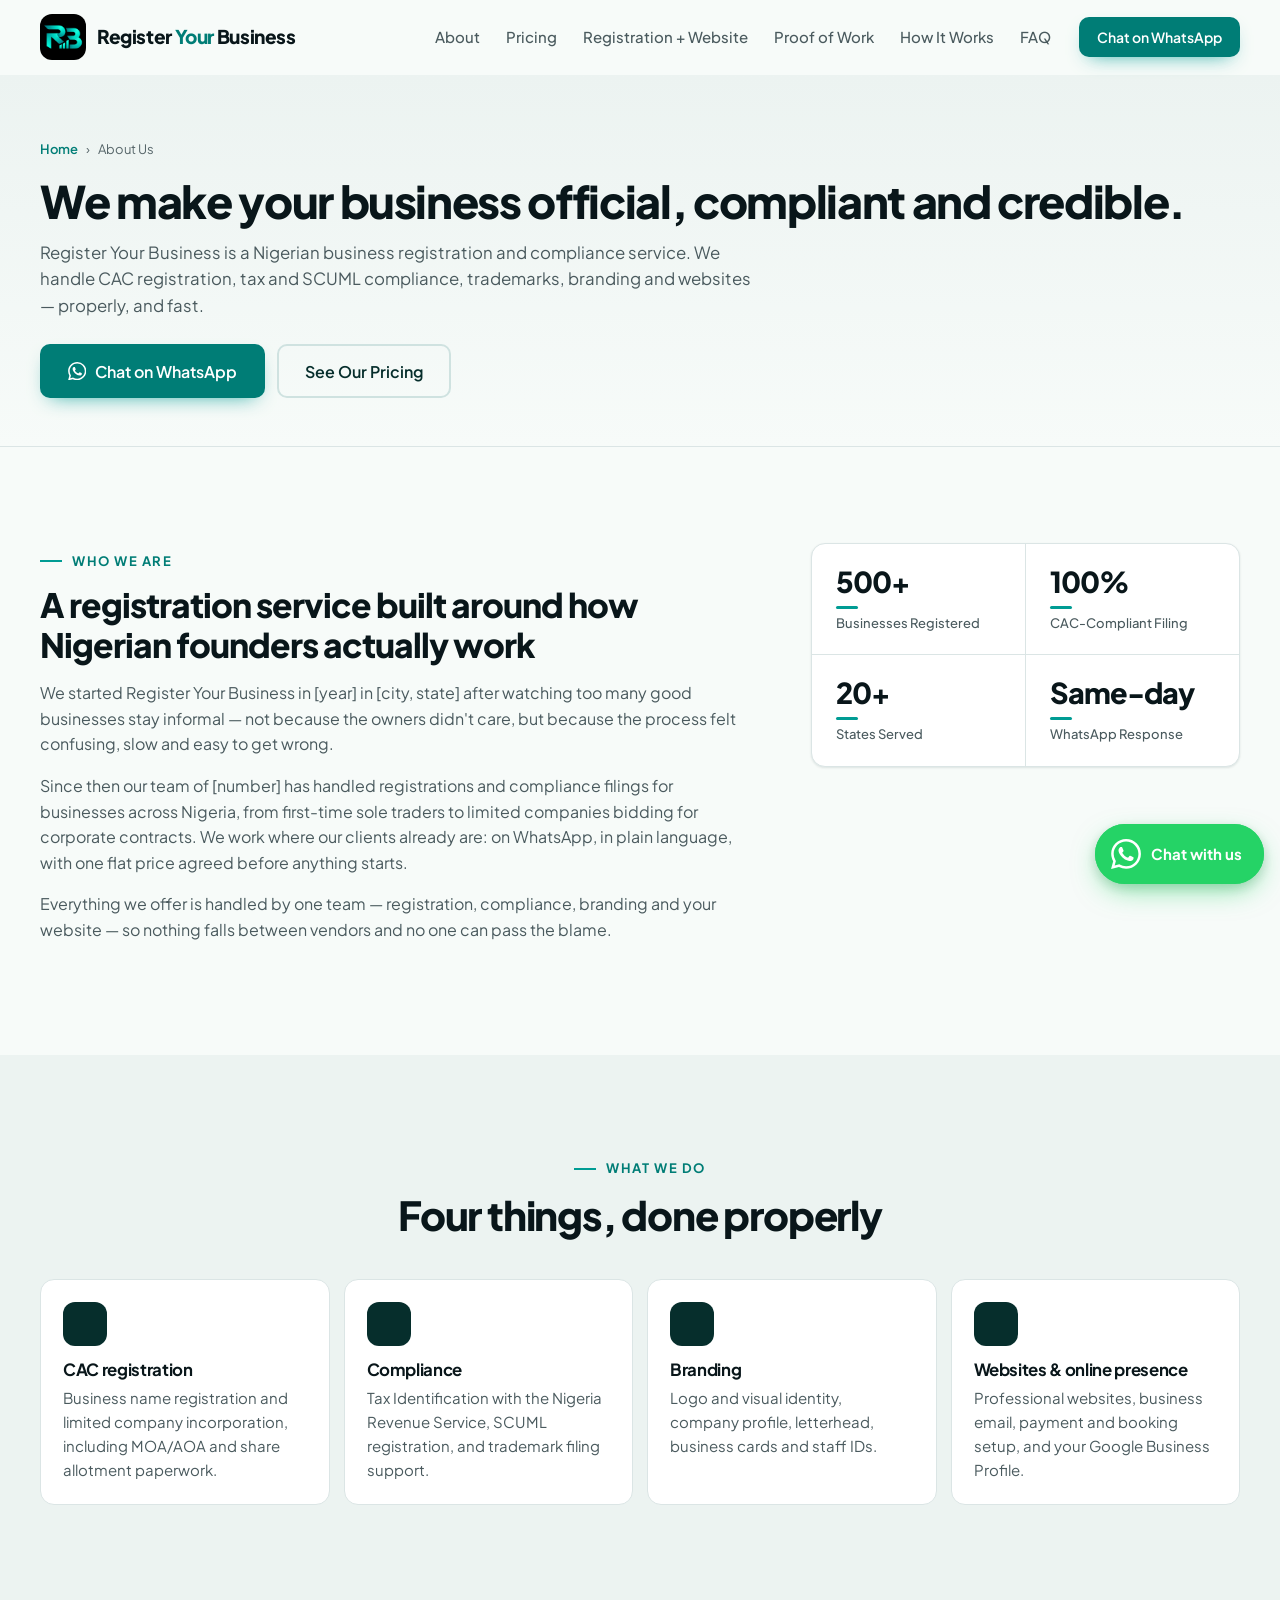
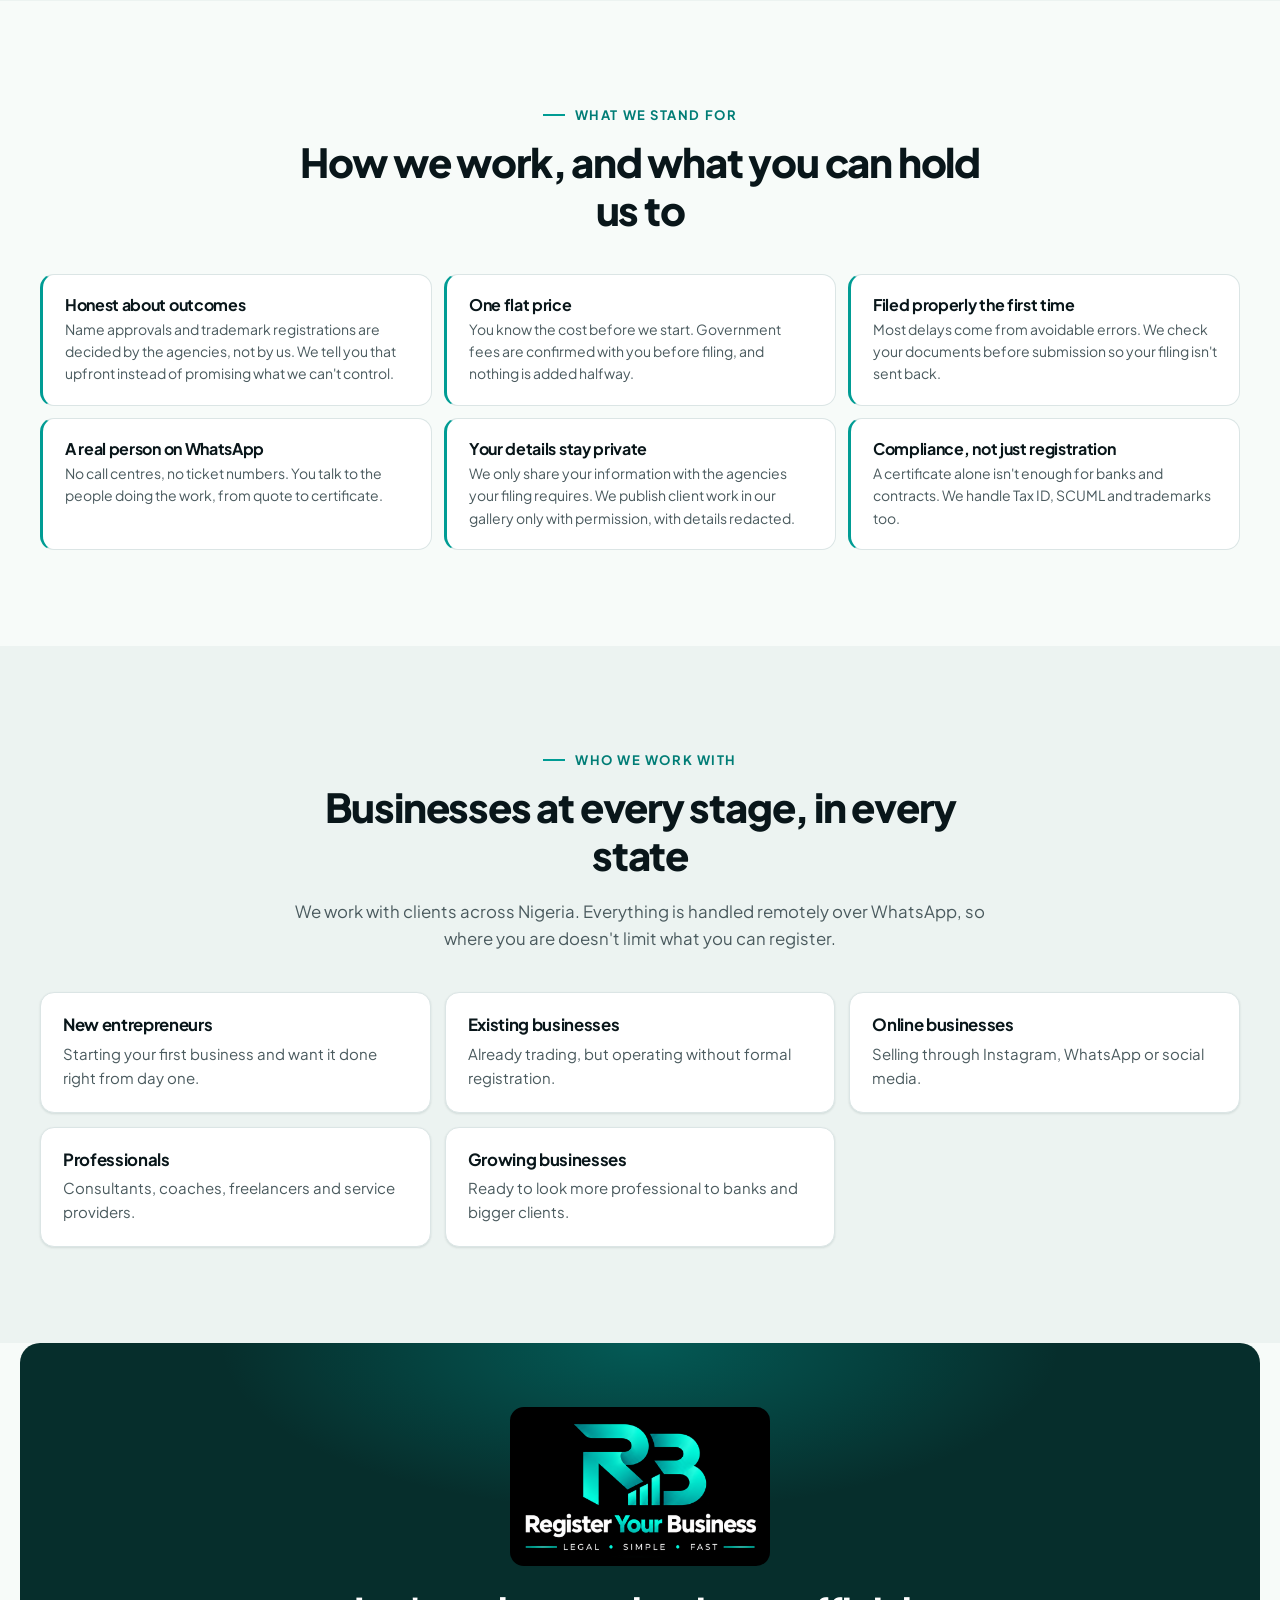
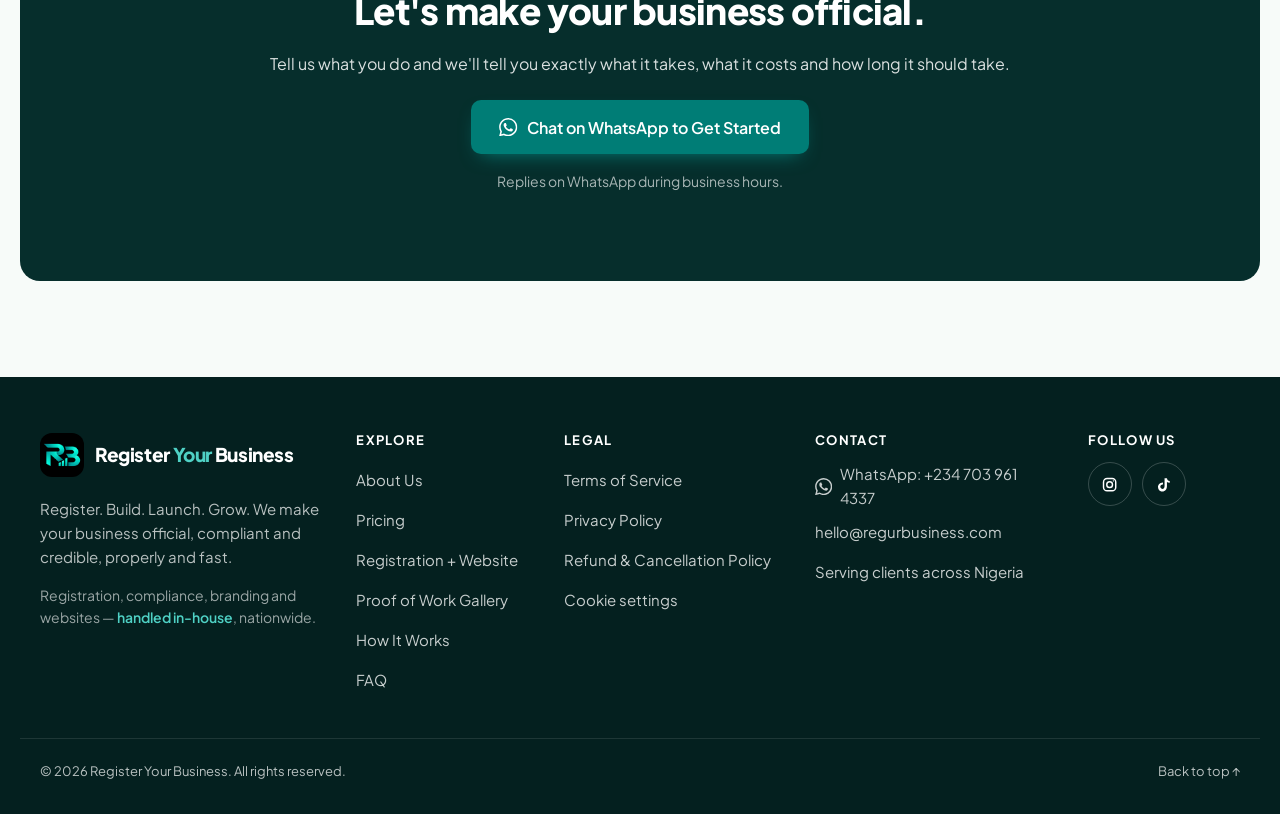
==== commit a847719b: "Add files via upload" ====
--- a/about.html
+++ b/about.html
@@ -200,6 +200,13 @@
           <li><span>Serving clients across Nigeria</span></li>
         </ul>
       </div>
+      <div>
+        <h2 class="footer-title">Follow us</h2>
+        <ul class="socials">
+          <li><a href="https://www.instagram.com/regurbusiness" target="_blank" rel="noopener" aria-label="Register Your Business on Instagram"><svg class="icon" aria-hidden="true"><use href="#i-instagram"/></svg></a></li>
+          <li><a href="https://www.tiktok.com/@registeryourbusiness" target="_blank" rel="noopener" aria-label="Register Your Business on TikTok"><svg class="icon" aria-hidden="true"><use href="#i-tiktok"/></svg></a></li>
+        </ul>
+      </div>
     </div>
     <div class="container footer-bottom">
       <p>© <span data-year>2026</span> Register Your Business. All rights reserved.</p>
@@ -213,6 +220,8 @@
   </a>
 
   <svg width="0" height="0" style="position:absolute" aria-hidden="true" focusable="false">
+    <symbol id="i-instagram" viewBox="0 0 24 24"><g fill="none" stroke="currentColor" stroke-width="2"><rect x="3.5" y="3.5" width="17" height="17" rx="5"/><circle cx="12" cy="12" r="4"/><circle cx="17.2" cy="6.8" r=".9" fill="currentColor" stroke="none"/></g></symbol>
+    <symbol id="i-tiktok" viewBox="0 0 24 24"><path fill="currentColor" d="M16.6 3c.3 2.2 1.6 3.6 3.9 3.8v2.6c-1.4.1-2.7-.3-3.9-1.1v5.9c0 7.5-8.2 9.8-11.5 4.5-2.1-3.4-.8-9.4 6-9.6v2.8c-.5.1-1.1.2-1.6.4-1.5.5-2.3 1.4-2.1 3.1.5 3.2 6.4 4.2 5.9-2.1V3z"/></symbol>
     <symbol id="i-whatsapp" viewBox="0 0 24 24"><path fill="currentColor" d="M17.47 14.38c-.3-.15-1.76-.87-2.03-.97-.27-.1-.47-.15-.67.15-.2.3-.77.97-.94 1.16-.17.2-.35.22-.64.07-.3-.15-1.26-.46-2.39-1.47-.88-.79-1.48-1.76-1.65-2.06-.17-.3-.02-.46.13-.6.13-.14.3-.35.45-.52.15-.18.2-.3.3-.5.1-.2.05-.37-.03-.52-.07-.15-.67-1.61-.91-2.2-.24-.58-.49-.5-.67-.51h-.57c-.2 0-.52.07-.8.37-.27.3-1.04 1.02-1.04 2.48s1.07 2.88 1.21 3.07c.15.2 2.1 3.2 5.08 4.49.71.3 1.26.49 1.7.63.71.22 1.36.19 1.87.12.57-.09 1.76-.72 2-1.41.25-.7.25-1.29.18-1.42-.08-.12-.28-.2-.57-.34M12.05 21.78h-.01a9.87 9.87 0 0 1-5.03-1.38l-.36-.21-3.74.98 1-3.65-.24-.37a9.86 9.86 0 0 1-1.51-5.26c0-5.45 4.44-9.88 9.9-9.88 2.63 0 5.12 1.03 6.98 2.9a9.82 9.82 0 0 1 2.9 6.99c-.01 5.45-4.44 9.88-9.89 9.88m8.41-18.3A11.81 11.81 0 0 0 12.05 0C5.5 0 .16 5.34.16 11.89c0 2.1.55 4.14 1.59 5.95L.06 24l6.3-1.65a11.88 11.88 0 0 0 5.68 1.45h.01c6.55 0 11.89-5.34 11.89-11.9 0-3.18-1.24-6.16-3.48-8.41"/></symbol>
   </svg>
 </body>
--- a/css/styles.css
+++ b/css/styles.css
@@ -540,3 +540,39 @@
 @media (min-width: 700px) { .footer-grid { grid-template-columns: 1.3fr .8fr 1fr 1.1fr .7fr; } }
 .legal-content .btn--brand { color: #fff; }
 .legal-content .btn--outline { color: var(--brand-text); }
+
+/* ==========================================================================
+   Cookie consent banner
+   ========================================================================== */
+.cookie-banner { position: fixed; z-index: 160; left: 12px; right: 12px; bottom: 12px; display: grid; gap: 14px; background: #fff; border: 1px solid var(--line); border-radius: var(--radius-lg); box-shadow: var(--shadow-lg); padding: 18px; transform: translateY(120%); transition: transform .35s ease; }
+.cookie-banner.is-in { transform: none; }
+@media (prefers-reduced-motion: reduce) { .cookie-banner { transition: none; transform: none; } }
+.cookie-banner__text strong { display: block; color: var(--ink); font-size: 15px; margin-bottom: 4px; }
+.cookie-banner__text p { margin: 0; font-size: 13.5px; line-height: 1.5; }
+.cookie-banner__text a { color: var(--brand-text); font-weight: 600; }
+.cookie-banner__actions { display: flex; gap: 10px; }
+.cookie-banner__actions .btn { flex: 1; }
+@media (max-width: 759px) {
+  .cookie-banner { bottom: max(12px, env(safe-area-inset-bottom)); padding-right: 16px; }
+  body.has-cookie-banner .wa-float { bottom: calc(max(16px, env(safe-area-inset-bottom)) + 168px); }
+}
+@media (min-width: 760px) {
+  .cookie-banner { left: max(16px, env(safe-area-inset-left)); right: auto; bottom: max(16px, env(safe-area-inset-bottom)); max-width: 460px; grid-template-columns: 1fr; padding: 22px; }
+  .cookie-banner__actions .btn { flex: 0 1 auto; min-width: 120px; }
+}
+
+/* ---------- About page ---------- */
+.about-hero .hero__actions { margin-top: 24px; }
+.about-grid { display: grid; gap: 32px; align-items: start; }
+@media (min-width: 1000px) { .about-grid { grid-template-columns: 1.25fr .75fr; gap: 56px; } }
+.about-grid .kicker { margin-bottom: 12px !important; }
+.about-grid h2 { font-size: clamp(1.5rem, 4vw, 2.1rem); font-weight: 800; letter-spacing: -.03em; margin-bottom: 16px; }
+.about-stats { margin-top: 0; grid-template-columns: 1fr 1fr; }
+@media (min-width: 760px) { .about-stats { grid-template-columns: 1fr 1fr; } .about-stats li { border-right: 1px solid var(--line); border-bottom: 1px solid var(--line); } .about-stats li:nth-child(2n) { border-right: 0; } .about-stats li:nth-child(n+3) { border-bottom: 0; } }
+.about-services { grid-template-columns: 1fr; }
+@media (min-width: 640px) { .about-services { grid-template-columns: 1fr 1fr; } }
+@media (min-width: 1100px) { .about-services { grid-template-columns: repeat(4, 1fr); } }
+.about-values { grid-template-columns: 1fr; }
+@media (min-width: 640px) { .about-values { grid-template-columns: 1fr 1fr; } }
+@media (min-width: 1100px) { .about-values { grid-template-columns: repeat(3, 1fr); } }
+.about-values li { padding: 20px 22px; }
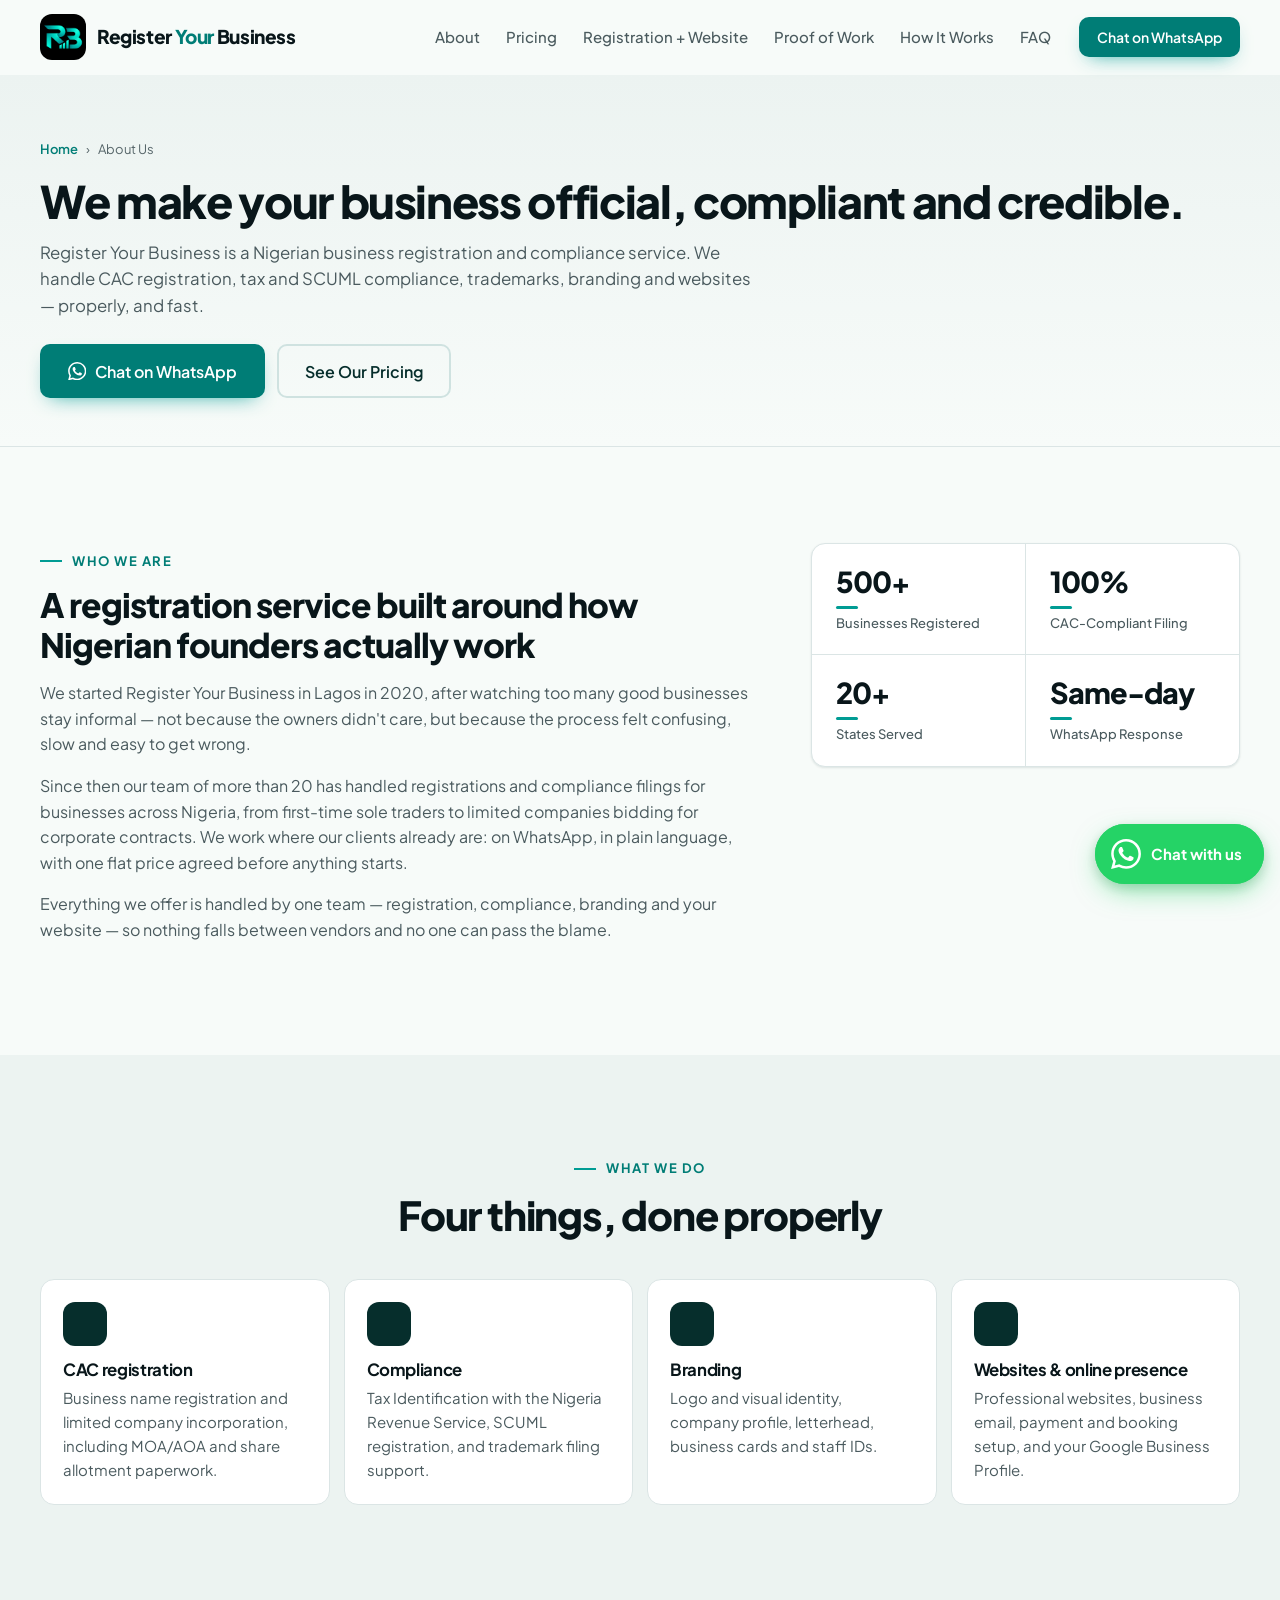
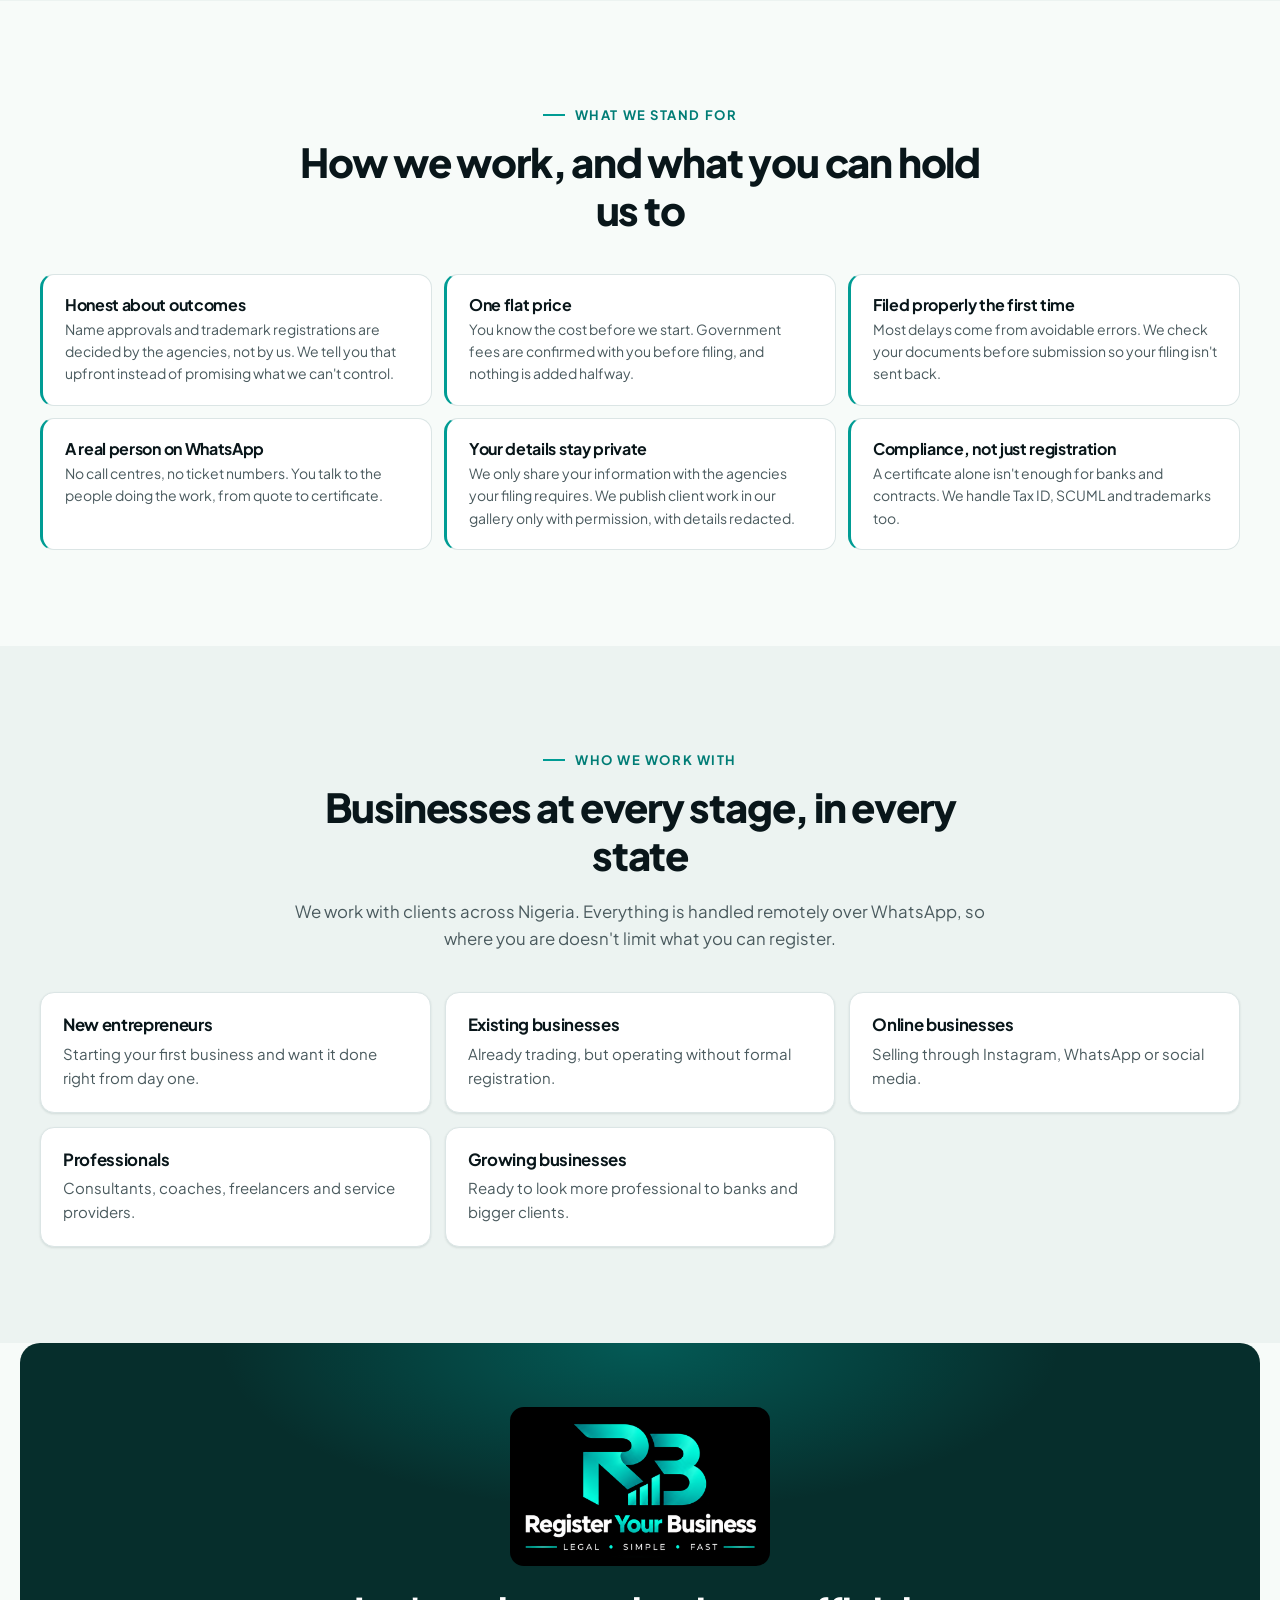
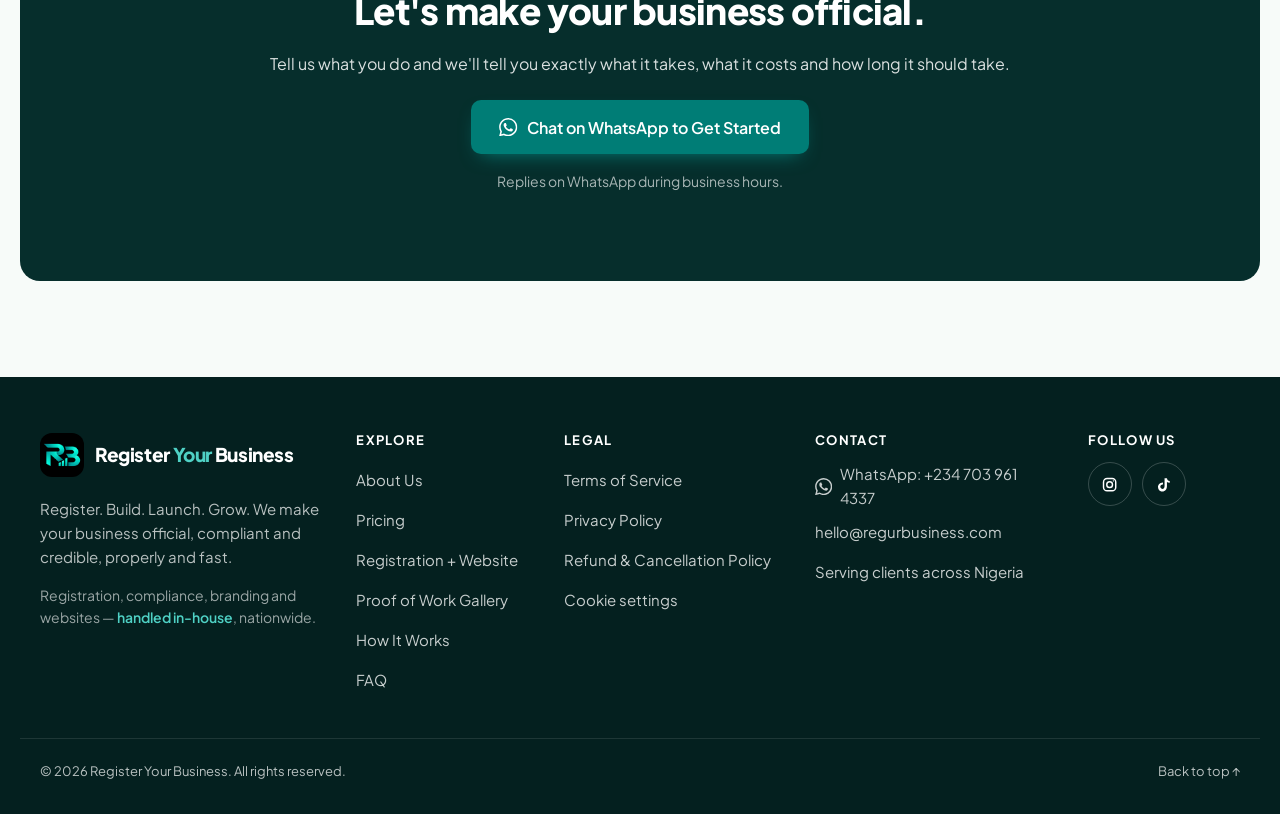
==== commit d227e172: "Add files via upload" ====
--- a/about.html
+++ b/about.html
@@ -69,9 +69,8 @@
         <div>
           <p class="kicker">Who we are</p>
           <h2 id="who-we-are-title">A registration service built around how Nigerian founders actually work</h2>
-          <!-- EDITABLE: replace the bracketed details with your real founding year, base and team size -->
-          <p>We started Register Your Business in [year] in [city, state] after watching too many good businesses stay informal — not because the owners didn't care, but because the process felt confusing, slow and easy to get wrong.</p>
-          <p>Since then our team of [number] has handled registrations and compliance filings for businesses across Nigeria, from first-time sole traders to limited companies bidding for corporate contracts. We work where our clients already are: on WhatsApp, in plain language, with one flat price agreed before anything starts.</p>
+          <p>We started Register Your Business in Lagos in 2020, after watching too many good businesses stay informal — not because the owners didn't care, but because the process felt confusing, slow and easy to get wrong.</p>
+          <p>Since then our team of more than 20 has handled registrations and compliance filings for businesses across Nigeria, from first-time sole traders to limited companies bidding for corporate contracts. We work where our clients already are: on WhatsApp, in plain language, with one flat price agreed before anything starts.</p>
           <p>Everything we offer is handled by one team — registration, compliance, branding and your website — so nothing falls between vendors and no one can pass the blame.</p>
         </div>
         <ul class="trust-bar about-stats" aria-label="Register Your Business at a glance">
